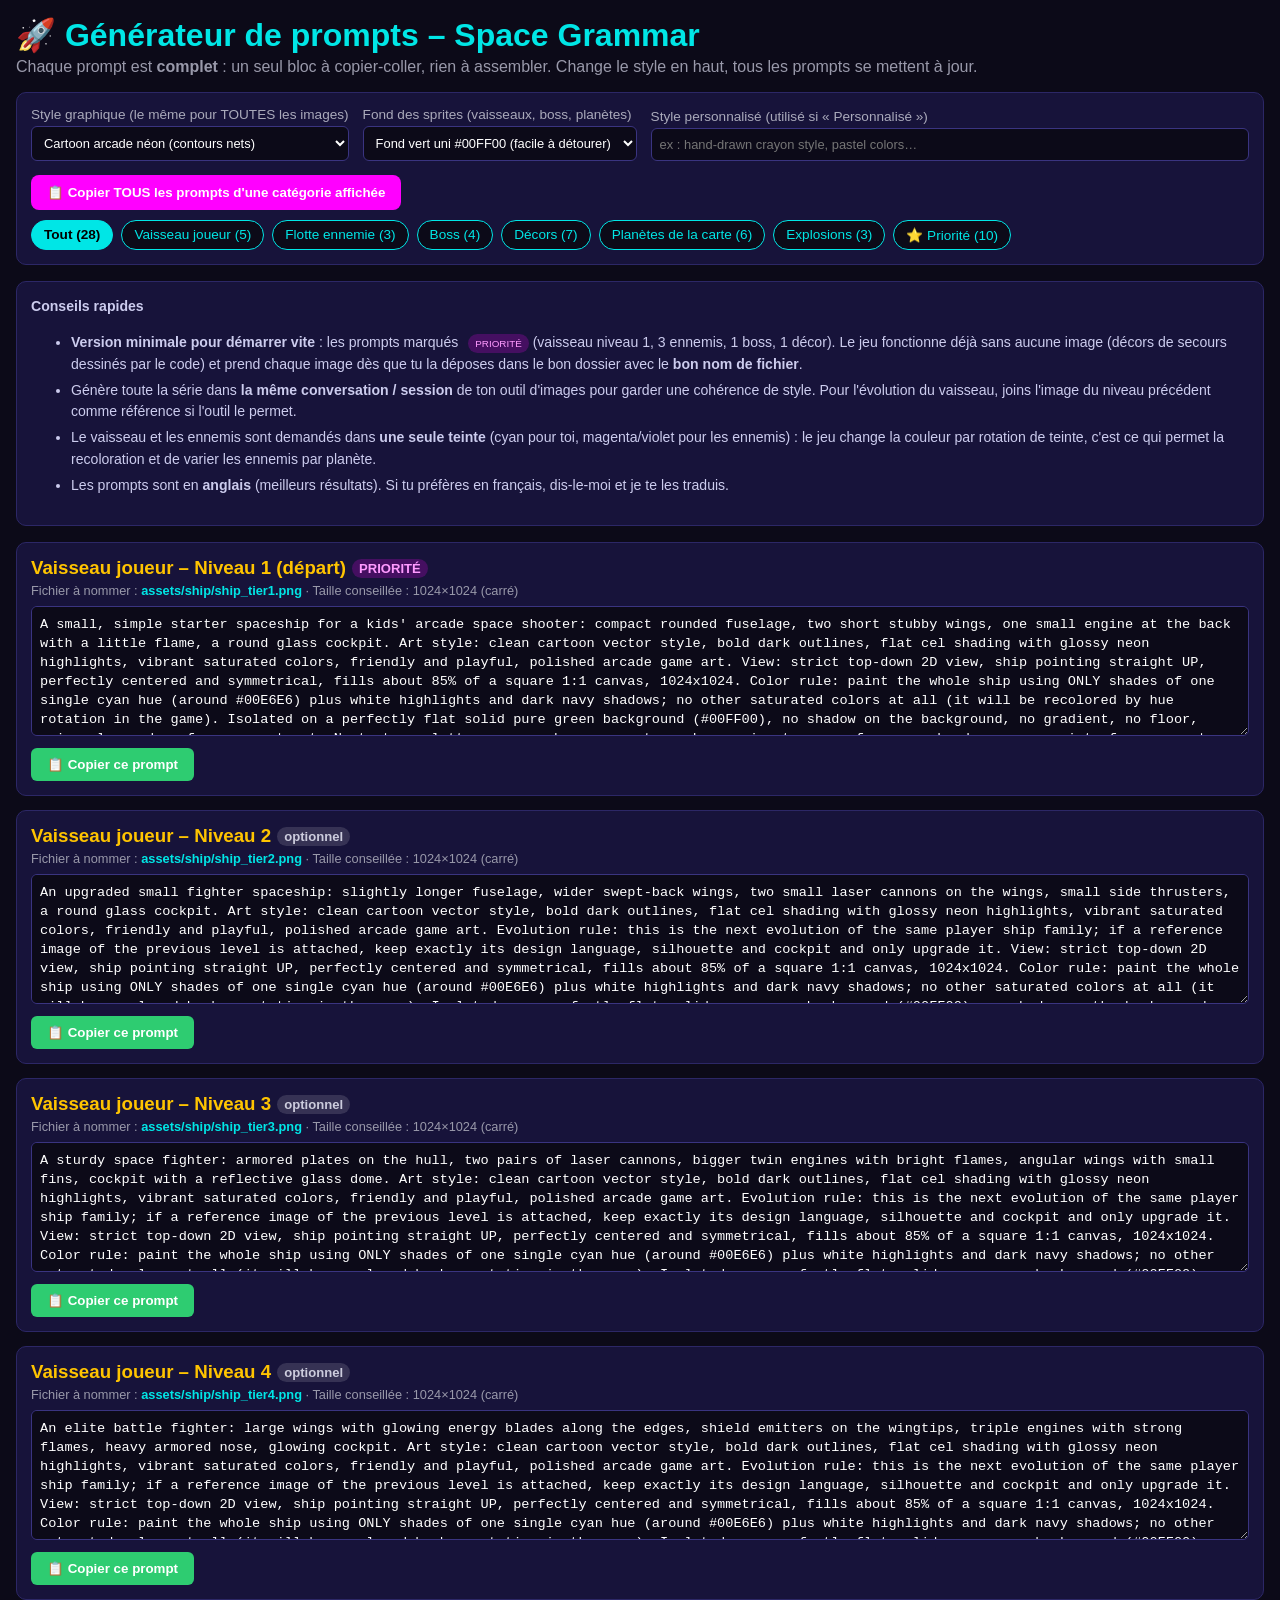
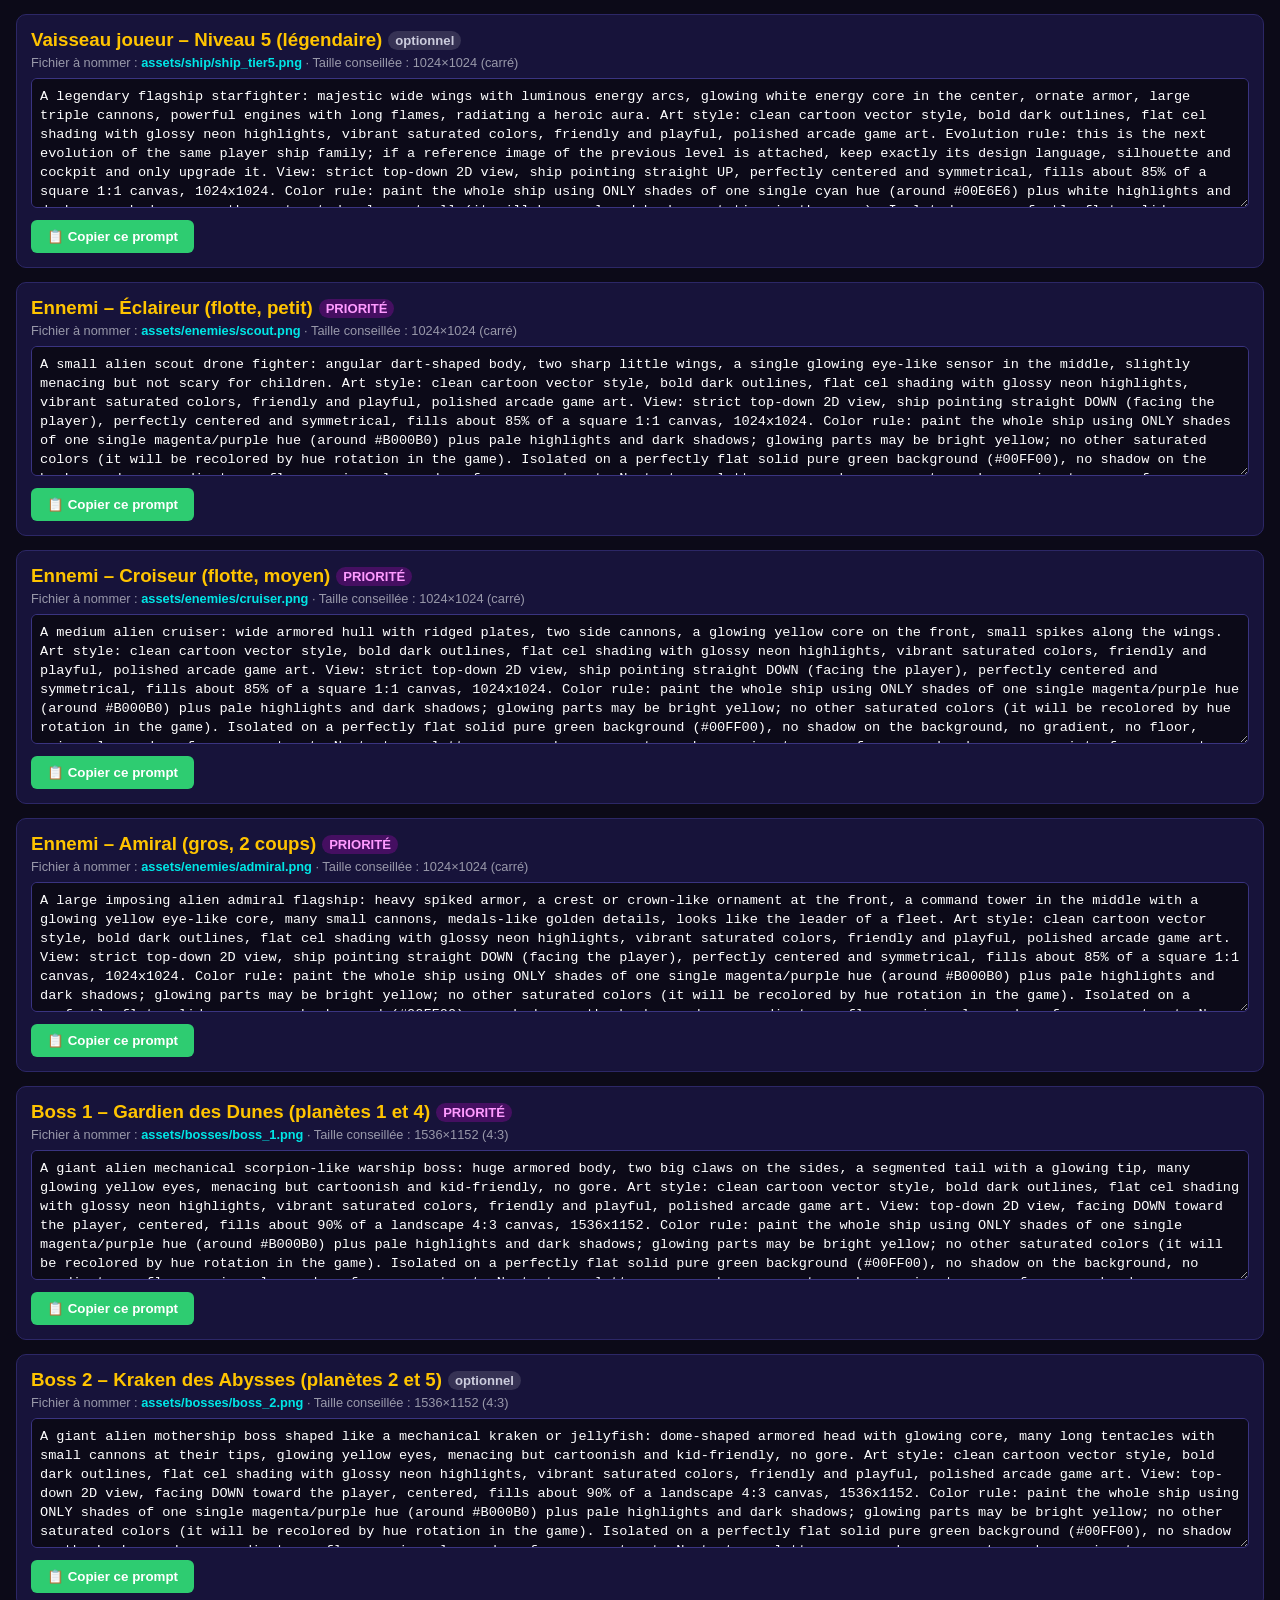
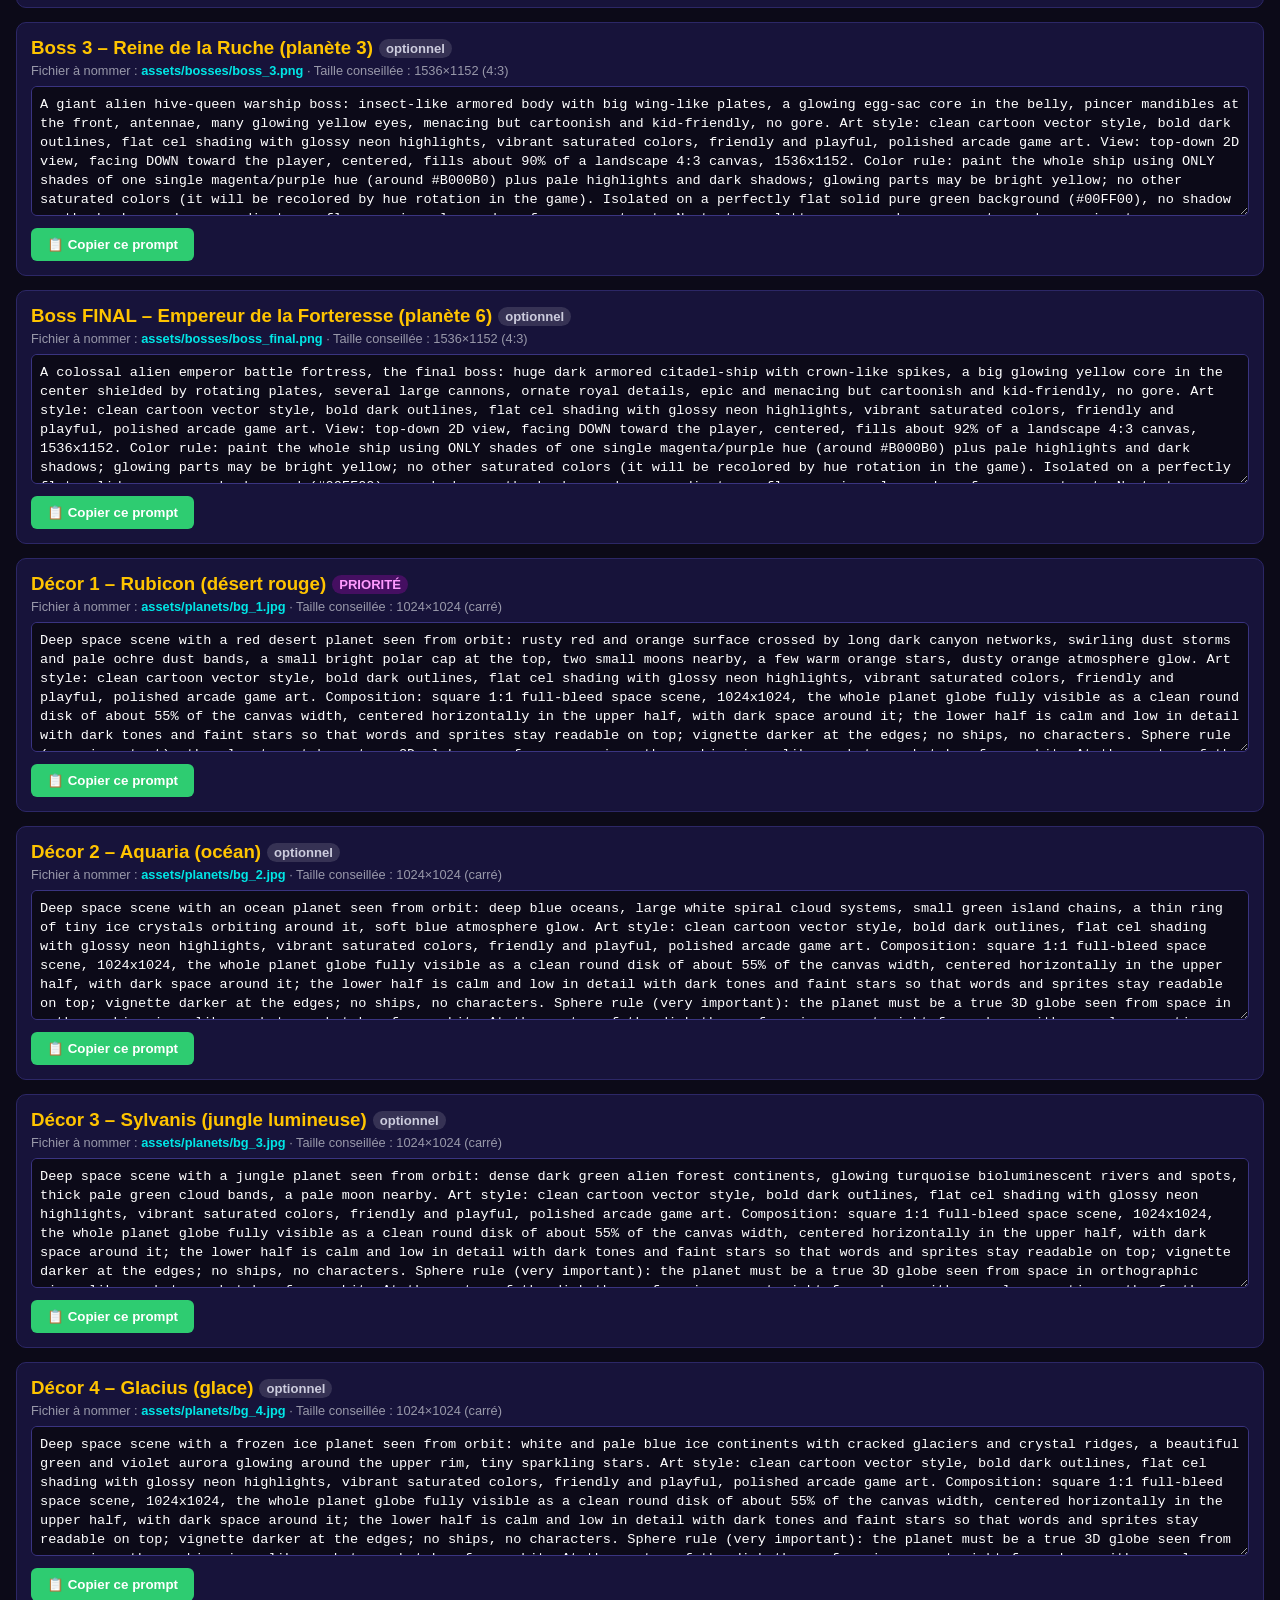
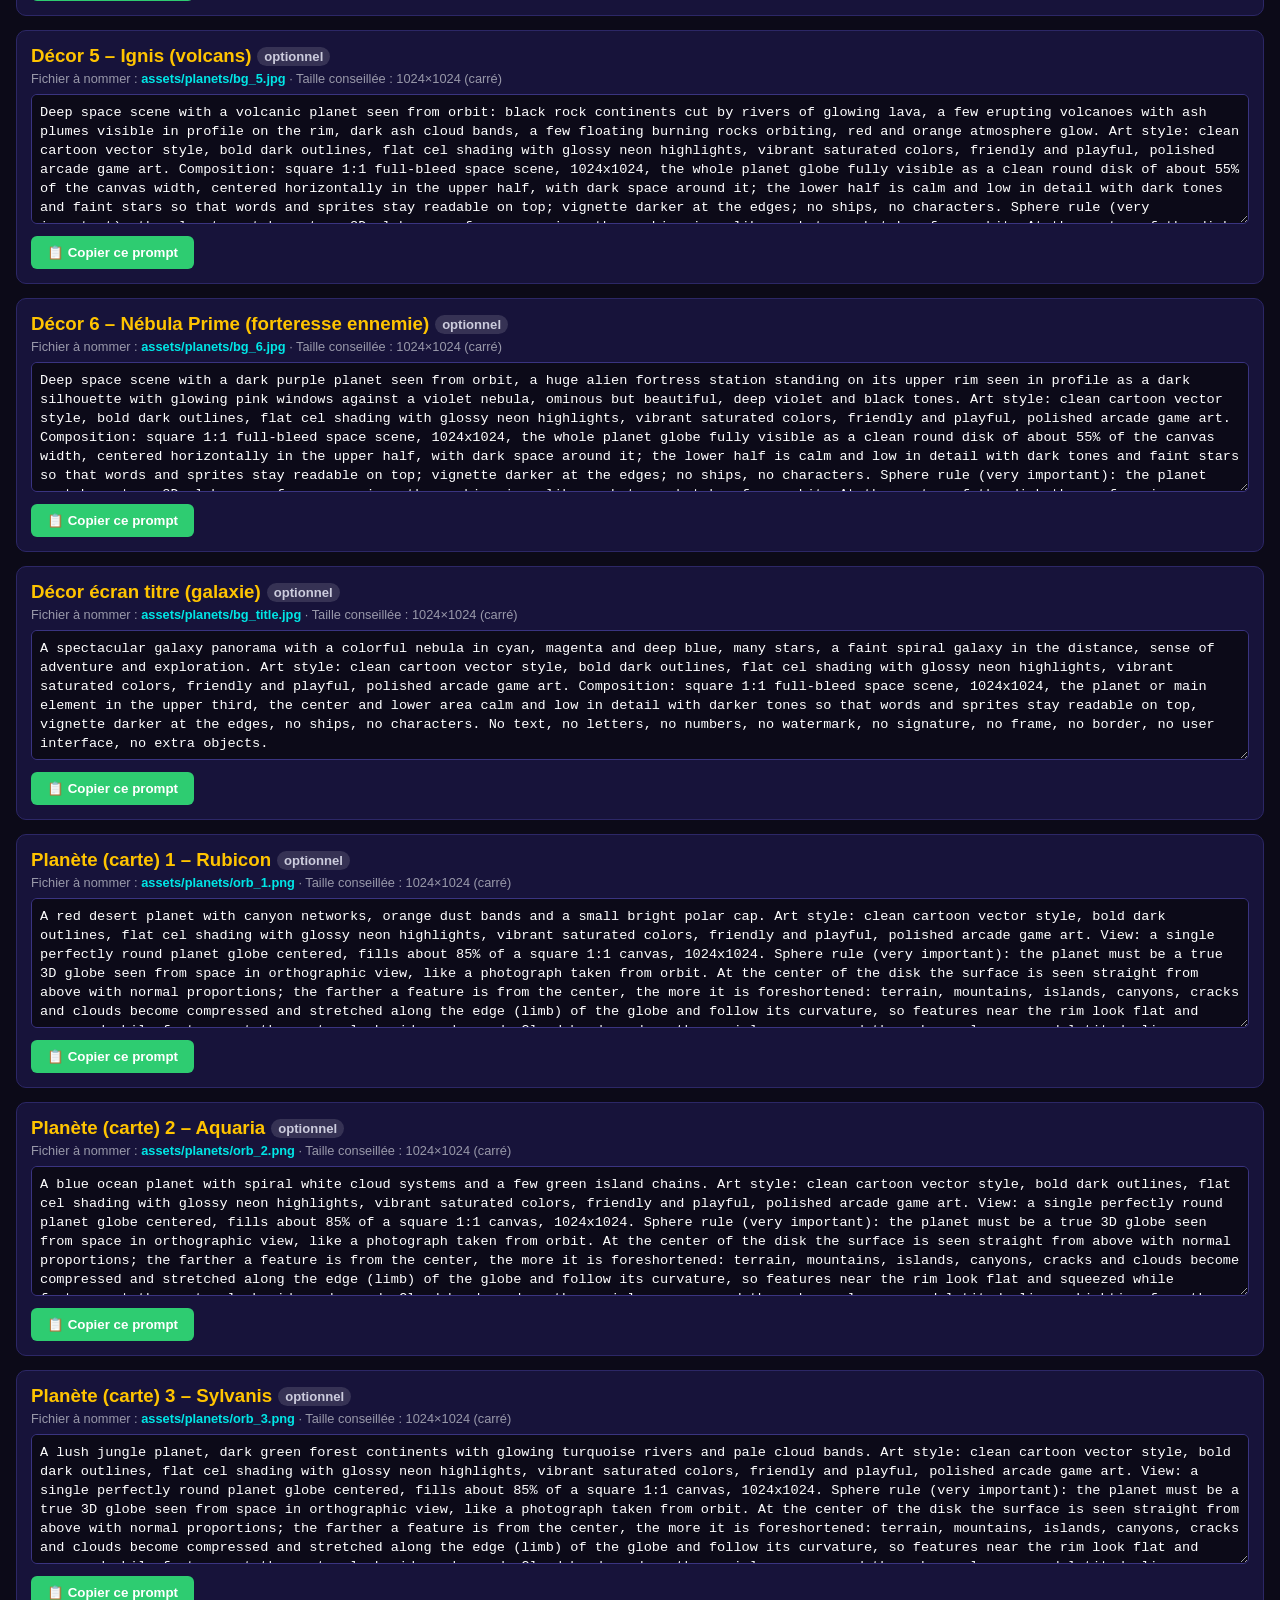
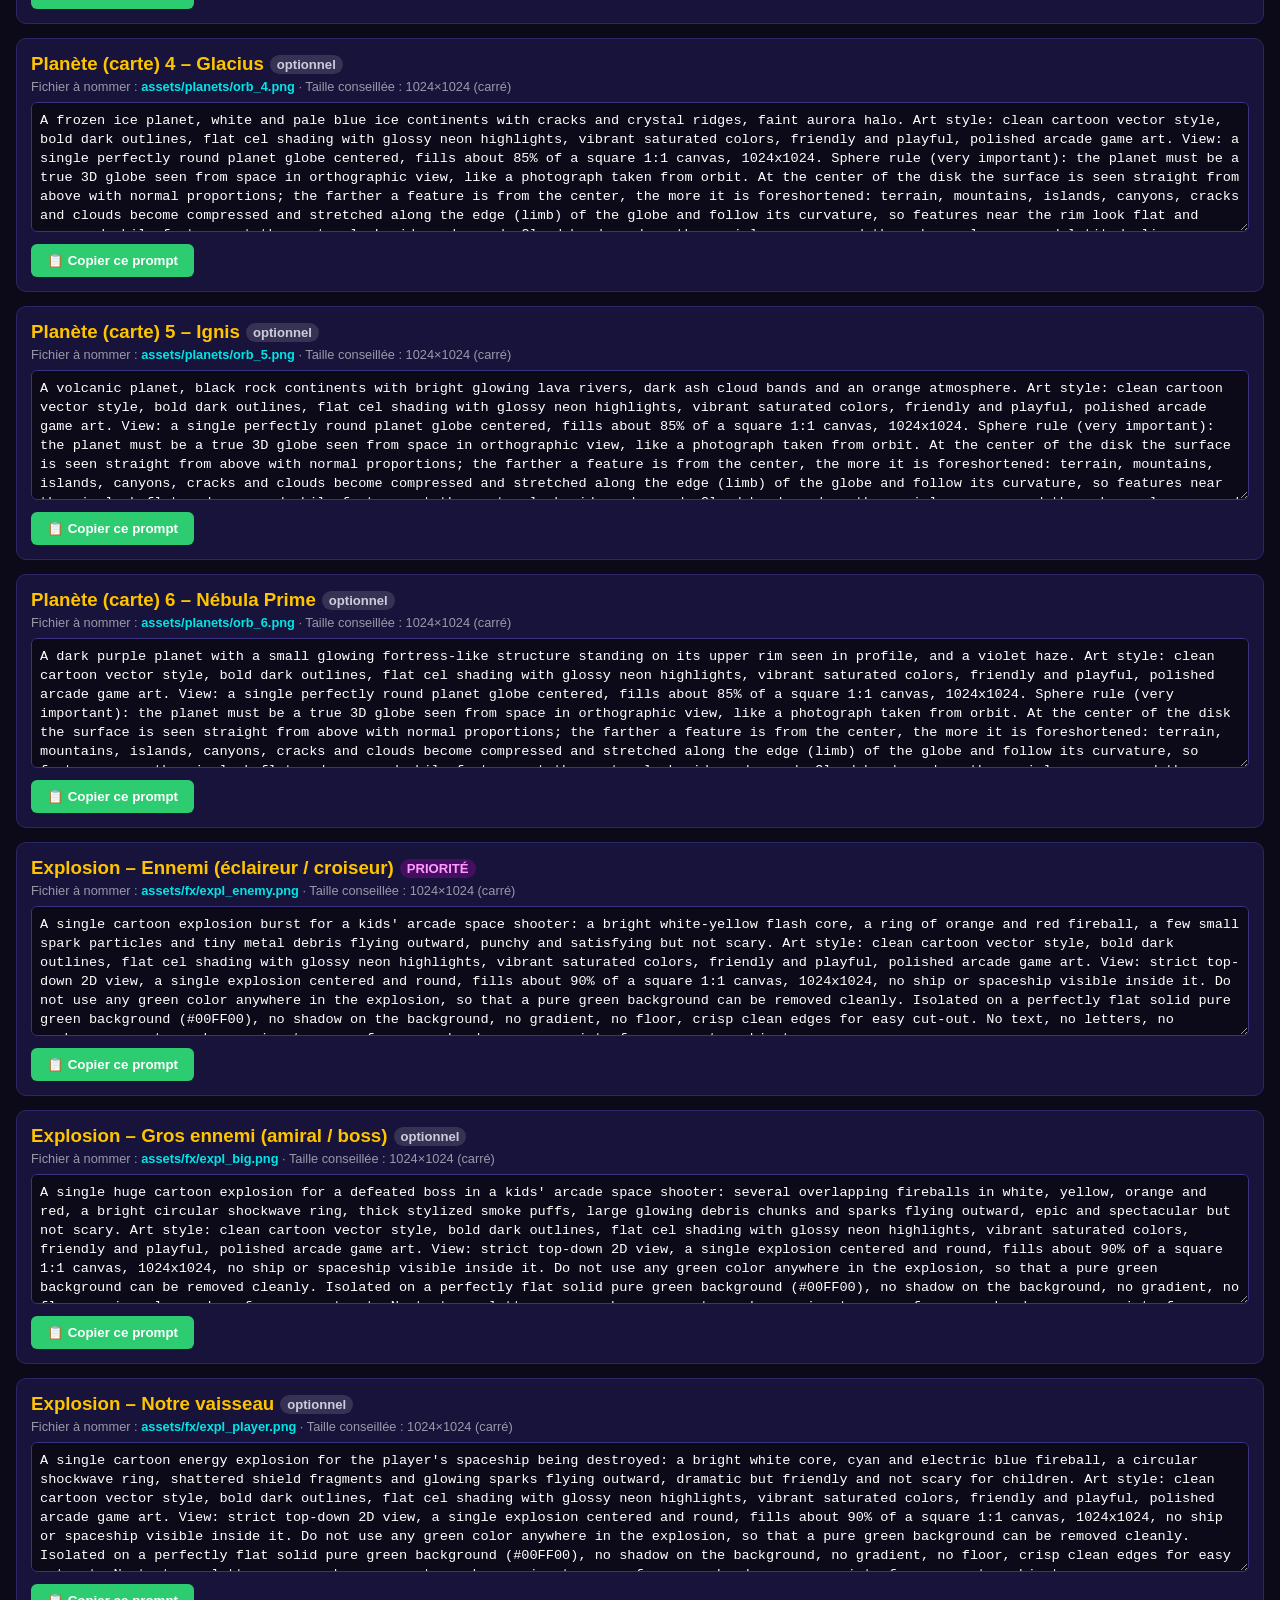
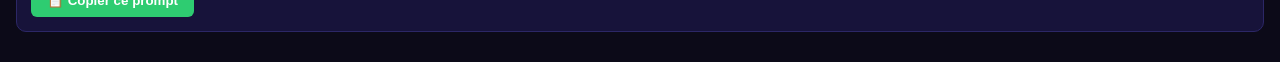
==== prompt-generator.html @ 74278b09 "Add files via upload" ====
<!DOCTYPE html>
<html lang="fr">
<head>
<meta charset="UTF-8">
<meta name="viewport" content="width=device-width, initial-scale=1.0">
<title>Générateur de prompts – Space Grammar</title>
<style>
  :root { --bg:#0c0a18; --card:#17133a; --main:#00e6e6; --acc:#ff00ff; --txt:#eef; }
  * { box-sizing:border-box; }
  body { margin:0; font-family:Arial,sans-serif; background:var(--bg); color:var(--txt); padding:16px; }
  h1 { color:var(--main); margin:0 0 4px; }
  .sub { color:#99a; margin-bottom:16px; }
  .panel { background:var(--card); border:1px solid #2c2766; border-radius:10px; padding:14px; margin-bottom:16px; }
  .row { display:flex; flex-wrap:wrap; gap:14px; align-items:flex-end; }
  label { display:flex; flex-direction:column; font-size:.85em; color:#aab; gap:4px; }
  select, input[type=text], textarea { background:#0c0a18; color:#fff; border:1px solid #3a3480; border-radius:6px; padding:8px; font-size:.95em; }
  textarea { width:100%; min-height:130px; resize:vertical; font-family:Consolas,monospace; font-size:.85em; line-height:1.4; }
  .chips { display:flex; flex-wrap:wrap; gap:8px; margin-top:10px; }
  .chip { background:#0c0a18; border:1px solid var(--main); color:var(--main); padding:6px 12px; border-radius:20px; cursor:pointer; font-size:.85em; }
  .chip.on { background:var(--main); color:#000; font-weight:bold; }
  .card { background:var(--card); border:1px solid #2c2766; border-radius:10px; padding:14px; margin-bottom:14px; }
  .card h3 { margin:0 0 4px; color:#ffc400; }
  .meta { font-size:.8em; color:#99a; margin-bottom:8px; }
  .meta b { color:var(--main); }
  .tag { display:inline-block; font-size:.7em; padding:2px 7px; border-radius:10px; margin-left:6px; vertical-align:middle; }
  .must { background:#ff00ff33; color:#ff9bff; } .opt { background:#ffffff22; color:#ccd; }
  button.copy { background:#2ecc71; color:#fff; border:none; border-radius:6px; padding:9px 16px; font-weight:bold; cursor:pointer; margin-top:8px; }
  button.copy.done { background:#ffc400; color:#000; }
  button.big { background:var(--acc); color:#fff; border:none; border-radius:8px; padding:10px 16px; font-weight:bold; cursor:pointer; }
  .tips { font-size:.88em; line-height:1.55; color:#cce; }
  .tips li { margin-bottom:4px; }
</style>
</head>
<body>
<h1>🚀 Générateur de prompts – Space Grammar</h1>
<div class="sub">Chaque prompt est <b>complet</b> : un seul bloc à copier-coller, rien à assembler. Change le style en haut, tous les prompts se mettent à jour.</div>

<div class="panel">
  <div class="row">
    <label>Style graphique (le même pour TOUTES les images)
      <select id="style">
        <option value="pixel">Pixel art 16 bits rétro</option>
        <option value="cartoon" selected>Cartoon arcade néon (contours nets)</option>
        <option value="mobile">Jeu mobile soft (dégradés, brillance)</option>
        <option value="custom">Personnalisé (champ ci-dessous)</option>
      </select>
    </label>
    <label>Fond des sprites (vaisseaux, boss, planètes)
      <select id="bgmode">
        <option value="green" selected>Fond vert uni #00FF00 (facile à détourer)</option>
        <option value="white">Fond blanc uni</option>
        <option value="transparent">Fond transparent (si l'outil sait)</option>
      </select>
    </label>
    <label style="flex:1;min-width:220px">Style personnalisé (utilisé si « Personnalisé »)
      <input type="text" id="customStyle" placeholder="ex : hand-drawn crayon style, pastel colors…">
    </label>
    <button class="big" id="copyAll">📋 Copier TOUS les prompts d'une catégorie affichée</button>
  </div>
  <div class="chips" id="chips"></div>
</div>

<div class="panel tips">
  <b>Conseils rapides</b>
  <ul>
    <li><b>Version minimale pour démarrer vite</b> : les prompts marqués <span class="tag must">PRIORITÉ</span> (vaisseau niveau 1, 3 ennemis, 1 boss, 1 décor). Le jeu fonctionne déjà sans aucune image (décors de secours dessinés par le code) et prend chaque image dès que tu la déposes dans le bon dossier avec le <b>bon nom de fichier</b>.</li>
    <li>Génère toute la série dans <b>la même conversation / session</b> de ton outil d'images pour garder une cohérence de style. Pour l'évolution du vaisseau, joins l'image du niveau précédent comme référence si l'outil le permet.</li>
    <li>Le vaisseau et les ennemis sont demandés dans <b>une seule teinte</b> (cyan pour toi, magenta/violet pour les ennemis) : le jeu change la couleur par rotation de teinte, c'est ce qui permet la recoloration et de varier les ennemis par planète.</li>
    <li>Les prompts sont en <b>anglais</b> (meilleurs résultats). Si tu préfères en français, dis-le-moi et je te les traduis.</li>
  </ul>
</div>

<div id="list"></div>

<script>
const STYLES = {
  pixel: "pixel art, 16-bit retro arcade game style, crisp visible pixels, limited color palette, clean 1-pixel outlines, no blur, no anti-aliasing smoothing",
  cartoon: "clean cartoon vector style, bold dark outlines, flat cel shading with glossy neon highlights, vibrant saturated colors, friendly and playful, polished arcade game art",
  mobile: "polished casual mobile game art, soft gradients, rounded shapes, gentle glow and shine, slightly painterly, friendly and colorful"
};
const BG = {
  green: "Isolated on a perfectly flat solid pure green background (#00FF00), no shadow on the background, no gradient, no floor, crisp clean edges for easy cut-out.",
  white: "Isolated on a perfectly flat solid pure white background, no shadow on the background, no gradient, no floor, crisp clean edges for easy cut-out.",
  transparent: "Isolated on a transparent background (PNG with alpha), no shadow on the background, crisp clean edges."
};
const NEG = "No text, no letters, no numbers, no watermark, no signature, no frame, no border, no user interface, no extra objects.";

const SHIP_COLOR = "Color rule: paint the whole ship using ONLY shades of one single cyan hue (around #00E6E6) plus white highlights and dark navy shadows; no other saturated colors at all (it will be recolored by hue rotation in the game).";
const ENEMY_COLOR = "Color rule: paint the whole ship using ONLY shades of one single magenta/purple hue (around #B000B0) plus pale highlights and dark shadows; glowing parts may be bright yellow; no other saturated colors (it will be recolored by hue rotation in the game).";
const SHIP_VIEW = "View: strict top-down 2D view, ship pointing straight UP, perfectly centered and symmetrical, fills about 85% of a square 1:1 canvas, 1024x1024.";
const ENEMY_VIEW = "View: strict top-down 2D view, ship pointing straight DOWN (facing the player), perfectly centered and symmetrical, fills about 85% of a square 1:1 canvas, 1024x1024.";
const EVOL = "Evolution rule: this is the next evolution of the same player ship family; if a reference image of the previous level is attached, keep exactly its design language, silhouette and cockpit and only upgrade it.";
const SPHERE = "Sphere rule (very important): the planet must be a true 3D globe seen from space in orthographic view, like a photograph taken from orbit. At the center of the disk the surface is seen straight from above with normal proportions; the farther a feature is from the center, the more it is foreshortened: terrain, mountains, islands, canyons, cracks and clouds become compressed and stretched along the edge (limb) of the globe and follow its curvature, so features near the rim look flat and squeezed while features at the center look wide and round. Cloud bands and weather swirls wrap around the sphere along curved latitude lines. Lighting from the upper left with a soft shadow side (terminator) darkening toward the lower right, a slightly darker limb, and a thin bright atmosphere glow along the rim. Do NOT draw a flat top-down map, an isometric landscape, a ground-level horizon, cliffs seen from the side, or a flat texture simply cropped into a circle.";
const PLANETVIEW = "Composition: square 1:1 full-bleed space scene, 1024x1024, the whole planet globe fully visible as a clean round disk of about 55% of the canvas width, centered horizontally in the upper half, with dark space around it; the lower half is calm and low in detail with dark tones and faint stars so that words and sprites stay readable on top; vignette darker at the edges; no ships, no characters. " + SPHERE;
const BGVIEW = "Composition: square 1:1 full-bleed space scene, 1024x1024, the planet or main element in the upper third, the center and lower area calm and low in detail with darker tones so that words and sprites stay readable on top, vignette darker at the edges, no ships, no characters.";
const ORBVIEW = "View: a single perfectly round planet globe centered, fills about 85% of a square 1:1 canvas, 1024x1024. " + SPHERE;

const FXVIEW = "View: strict top-down 2D view, a single explosion centered and round, fills about 90% of a square 1:1 canvas, 1024x1024, no ship or spaceship visible inside it. Do not use any green color anywhere in the explosion, so that a pure green background can be removed cleanly.";

// cat: ship | enemy | boss | bg | orb | fx
const ITEMS = [
 {cat:"ship", file:"assets/ship/ship_tier1.png", must:true, label:"Vaisseau joueur – Niveau 1 (départ)",
  subj:"A small, simple starter spaceship for a kids' arcade space shooter: compact rounded fuselage, two short stubby wings, one small engine at the back with a little flame, a round glass cockpit.", extra:SHIP_VIEW+" "+SHIP_COLOR},
 {cat:"ship", file:"assets/ship/ship_tier2.png", label:"Vaisseau joueur – Niveau 2",
  subj:"An upgraded small fighter spaceship: slightly longer fuselage, wider swept-back wings, two small laser cannons on the wings, small side thrusters, a round glass cockpit.", extra:EVOL+" "+SHIP_VIEW+" "+SHIP_COLOR},
 {cat:"ship", file:"assets/ship/ship_tier3.png", label:"Vaisseau joueur – Niveau 3",
  subj:"A sturdy space fighter: armored plates on the hull, two pairs of laser cannons, bigger twin engines with bright flames, angular wings with small fins, cockpit with a reflective glass dome.", extra:EVOL+" "+SHIP_VIEW+" "+SHIP_COLOR},
 {cat:"ship", file:"assets/ship/ship_tier4.png", label:"Vaisseau joueur – Niveau 4",
  subj:"An elite battle fighter: large wings with glowing energy blades along the edges, shield emitters on the wingtips, triple engines with strong flames, heavy armored nose, glowing cockpit.", extra:EVOL+" "+SHIP_VIEW+" "+SHIP_COLOR},
 {cat:"ship", file:"assets/ship/ship_tier5.png", label:"Vaisseau joueur – Niveau 5 (légendaire)",
  subj:"A legendary flagship starfighter: majestic wide wings with luminous energy arcs, glowing white energy core in the center, ornate armor, large triple cannons, powerful engines with long flames, radiating a heroic aura.", extra:EVOL+" "+SHIP_VIEW+" "+SHIP_COLOR},

 {cat:"enemy", file:"assets/enemies/scout.png", must:true, label:"Ennemi – Éclaireur (flotte, petit)",
  subj:"A small alien scout drone fighter: angular dart-shaped body, two sharp little wings, a single glowing eye-like sensor in the middle, slightly menacing but not scary for children.", extra:ENEMY_VIEW+" "+ENEMY_COLOR},
 {cat:"enemy", file:"assets/enemies/cruiser.png", must:true, label:"Ennemi – Croiseur (flotte, moyen)",
  subj:"A medium alien cruiser: wide armored hull with ridged plates, two side cannons, a glowing yellow core on the front, small spikes along the wings.", extra:ENEMY_VIEW+" "+ENEMY_COLOR},
 {cat:"enemy", file:"assets/enemies/admiral.png", must:true, label:"Ennemi – Amiral (gros, 2 coups)",
  subj:"A large imposing alien admiral flagship: heavy spiked armor, a crest or crown-like ornament at the front, a command tower in the middle with a glowing yellow eye-like core, many small cannons, medals-like golden details, looks like the leader of a fleet.", extra:ENEMY_VIEW+" "+ENEMY_COLOR},

 {cat:"boss", file:"assets/bosses/boss_1.png", must:true, label:"Boss 1 – Gardien des Dunes (planètes 1 et 4)",
  subj:"A giant alien mechanical scorpion-like warship boss: huge armored body, two big claws on the sides, a segmented tail with a glowing tip, many glowing yellow eyes, menacing but cartoonish and kid-friendly, no gore.", extra:"View: top-down 2D view, facing DOWN toward the player, centered, fills about 90% of a landscape 4:3 canvas, 1536x1152. "+ENEMY_COLOR},
 {cat:"boss", file:"assets/bosses/boss_2.png", label:"Boss 2 – Kraken des Abysses (planètes 2 et 5)",
  subj:"A giant alien mothership boss shaped like a mechanical kraken or jellyfish: dome-shaped armored head with glowing core, many long tentacles with small cannons at their tips, glowing yellow eyes, menacing but cartoonish and kid-friendly, no gore.", extra:"View: top-down 2D view, facing DOWN toward the player, centered, fills about 90% of a landscape 4:3 canvas, 1536x1152. "+ENEMY_COLOR},
 {cat:"boss", file:"assets/bosses/boss_3.png", label:"Boss 3 – Reine de la Ruche (planète 3)",
  subj:"A giant alien hive-queen warship boss: insect-like armored body with big wing-like plates, a glowing egg-sac core in the belly, pincer mandibles at the front, antennae, many glowing yellow eyes, menacing but cartoonish and kid-friendly, no gore.", extra:"View: top-down 2D view, facing DOWN toward the player, centered, fills about 90% of a landscape 4:3 canvas, 1536x1152. "+ENEMY_COLOR},
 {cat:"boss", file:"assets/bosses/boss_final.png", label:"Boss FINAL – Empereur de la Forteresse (planète 6)",
  subj:"A colossal alien emperor battle fortress, the final boss: huge dark armored citadel-ship with crown-like spikes, a big glowing yellow core in the center shielded by rotating plates, several large cannons, ornate royal details, epic and menacing but cartoonish and kid-friendly, no gore.", extra:"View: top-down 2D view, facing DOWN toward the player, centered, fills about 92% of a landscape 4:3 canvas, 1536x1152. "+ENEMY_COLOR},

 {cat:"bg", file:"assets/planets/bg_1.jpg", must:true, bgFull:true, label:"Décor 1 – Rubicon (désert rouge)",
  subj:"Deep space scene with a red desert planet seen from orbit: rusty red and orange surface crossed by long dark canyon networks, swirling dust storms and pale ochre dust bands, a small bright polar cap at the top, two small moons nearby, a few warm orange stars, dusty orange atmosphere glow.", extra:PLANETVIEW},
 {cat:"bg", file:"assets/planets/bg_2.jpg", bgFull:true, label:"Décor 2 – Aquaria (océan)",
  subj:"Deep space scene with an ocean planet seen from orbit: deep blue oceans, large white spiral cloud systems, small green island chains, a thin ring of tiny ice crystals orbiting around it, soft blue atmosphere glow.", extra:PLANETVIEW},
 {cat:"bg", file:"assets/planets/bg_3.jpg", bgFull:true, label:"Décor 3 – Sylvanis (jungle lumineuse)",
  subj:"Deep space scene with a jungle planet seen from orbit: dense dark green alien forest continents, glowing turquoise bioluminescent rivers and spots, thick pale green cloud bands, a pale moon nearby.", extra:PLANETVIEW},
 {cat:"bg", file:"assets/planets/bg_4.jpg", bgFull:true, label:"Décor 4 – Glacius (glace)",
  subj:"Deep space scene with a frozen ice planet seen from orbit: white and pale blue ice continents with cracked glaciers and crystal ridges, a beautiful green and violet aurora glowing around the upper rim, tiny sparkling stars.", extra:PLANETVIEW},
 {cat:"bg", file:"assets/planets/bg_5.jpg", bgFull:true, label:"Décor 5 – Ignis (volcans)",
  subj:"Deep space scene with a volcanic planet seen from orbit: black rock continents cut by rivers of glowing lava, a few erupting volcanoes with ash plumes visible in profile on the rim, dark ash cloud bands, a few floating burning rocks orbiting, red and orange atmosphere glow.", extra:PLANETVIEW},
 {cat:"bg", file:"assets/planets/bg_6.jpg", bgFull:true, label:"Décor 6 – Nébula Prime (forteresse ennemie)",
  subj:"Deep space scene with a dark purple planet seen from orbit, a huge alien fortress station standing on its upper rim seen in profile as a dark silhouette with glowing pink windows against a violet nebula, ominous but beautiful, deep violet and black tones.", extra:PLANETVIEW},
 {cat:"bg", file:"assets/planets/bg_title.jpg", bgFull:true, label:"Décor écran titre (galaxie)",
  subj:"A spectacular galaxy panorama with a colorful nebula in cyan, magenta and deep blue, many stars, a faint spiral galaxy in the distance, sense of adventure and exploration.", extra:BGVIEW},

 {cat:"orb", file:"assets/planets/orb_1.png", label:"Planète (carte) 1 – Rubicon",
  subj:"A red desert planet with canyon networks, orange dust bands and a small bright polar cap.", extra:ORBVIEW},
 {cat:"orb", file:"assets/planets/orb_2.png", label:"Planète (carte) 2 – Aquaria",
  subj:"A blue ocean planet with spiral white cloud systems and a few green island chains.", extra:ORBVIEW},
 {cat:"orb", file:"assets/planets/orb_3.png", label:"Planète (carte) 3 – Sylvanis",
  subj:"A lush jungle planet, dark green forest continents with glowing turquoise rivers and pale cloud bands.", extra:ORBVIEW},
 {cat:"orb", file:"assets/planets/orb_4.png", label:"Planète (carte) 4 – Glacius",
  subj:"A frozen ice planet, white and pale blue ice continents with cracks and crystal ridges, faint aurora halo.", extra:ORBVIEW},
 {cat:"orb", file:"assets/planets/orb_5.png", label:"Planète (carte) 5 – Ignis",
  subj:"A volcanic planet, black rock continents with bright glowing lava rivers, dark ash cloud bands and an orange atmosphere.", extra:ORBVIEW},
 {cat:"orb", file:"assets/planets/orb_6.png", label:"Planète (carte) 6 – Nébula Prime",
  subj:"A dark purple planet with a small glowing fortress-like structure standing on its upper rim seen in profile, and a violet haze.", extra:ORBVIEW},

 {cat:"fx", file:"assets/fx/expl_enemy.png", must:true, label:"Explosion – Ennemi (éclaireur / croiseur)",
  subj:"A single cartoon explosion burst for a kids' arcade space shooter: a bright white-yellow flash core, a ring of orange and red fireball, a few small spark particles and tiny metal debris flying outward, punchy and satisfying but not scary.", extra:FXVIEW},
 {cat:"fx", file:"assets/fx/expl_big.png", label:"Explosion – Gros ennemi (amiral / boss)",
  subj:"A single huge cartoon explosion for a defeated boss in a kids' arcade space shooter: several overlapping fireballs in white, yellow, orange and red, a bright circular shockwave ring, thick stylized smoke puffs, large glowing debris chunks and sparks flying outward, epic and spectacular but not scary.", extra:FXVIEW},
 {cat:"fx", file:"assets/fx/expl_player.png", label:"Explosion – Notre vaisseau",
  subj:"A single cartoon energy explosion for the player's spaceship being destroyed: a bright white core, cyan and electric blue fireball, a circular shockwave ring, shattered shield fragments and glowing sparks flying outward, dramatic but friendly and not scary for children.", extra:FXVIEW}
];

const CATS = {all:"Tout (28)", ship:"Vaisseau joueur (5)", enemy:"Flotte ennemie (3)", boss:"Boss (4)", bg:"Décors (7)", orb:"Planètes de la carte (6)", fx:"Explosions (3)", must:"⭐ Priorité (10)"};
let currentCat = "all";

function buildPrompt(it){
  const sel = document.getElementById('style').value;
  const style = sel==='custom' ? (document.getElementById('customStyle').value.trim() || STYLES.cartoon) : STYLES[sel];
  const bgmode = document.getElementById('bgmode').value;
  const parts = [it.subj, "Art style: " + style + ".", it.extra];
  if (!it.bgFull) parts.push(BG[bgmode]);
  parts.push(NEG);
  return parts.join(" ");
}

function visibleItems(){
  return ITEMS.filter(it => currentCat==='all' || (currentCat==='must' ? it.must : it.cat===currentCat));
}

function render(){
  const chips = document.getElementById('chips');
  chips.innerHTML = '';
  Object.entries(CATS).forEach(([k,v]) => {
    const c = document.createElement('div');
    c.className = 'chip' + (k===currentCat?' on':'');
    c.textContent = v;
    c.onclick = () => { currentCat = k; render(); };
    chips.appendChild(c);
  });
  const list = document.getElementById('list');
  list.innerHTML = '';
  visibleItems().forEach((it, i) => {
    const size = it.cat==='boss' ? '1536×1152 (4:3)' : '1024×1024 (carré)';
    const card = document.createElement('div');
    card.className = 'card';
    card.innerHTML = `<h3>${it.label}<span class="tag ${it.must?'must':'opt'}">${it.must?'PRIORITÉ':'optionnel'}</span></h3>
      <div class="meta">Fichier à nommer : <b>${it.file}</b> · Taille conseillée : ${size}</div>
      <textarea readonly></textarea>
      <button class="copy">📋 Copier ce prompt</button>`;
    const ta = card.querySelector('textarea');
    ta.value = buildPrompt(it);
    const btn = card.querySelector('button');
    btn.onclick = () => copy(ta.value, btn, '📋 Copier ce prompt');
    list.appendChild(card);
  });
}

function copy(text, btn, label){
  const done = () => { btn.textContent = '✅ Copié !'; btn.classList.add('done'); setTimeout(()=>{btn.textContent=label; btn.classList.remove('done');},1400); };
  if (navigator.clipboard && navigator.clipboard.writeText) navigator.clipboard.writeText(text).then(done).catch(()=>fallback(text,done));
  else fallback(text,done);
}
function fallback(text, cb){
  const t = document.createElement('textarea'); t.value = text; document.body.appendChild(t); t.select();
  try { document.execCommand('copy'); } catch(e){}
  t.remove(); cb();
}

document.getElementById('style').onchange = render;
document.getElementById('bgmode').onchange = render;
document.getElementById('customStyle').oninput = render;
document.getElementById('copyAll').onclick = function(){
  const txt = visibleItems().map(it => `### ${it.label} → ${it.file}\n${buildPrompt(it)}`).join('\n\n');
  copy(txt, this, '📋 Copier TOUS les prompts d\'une catégorie affichée');
};
render();
</script>
</body>
</html>
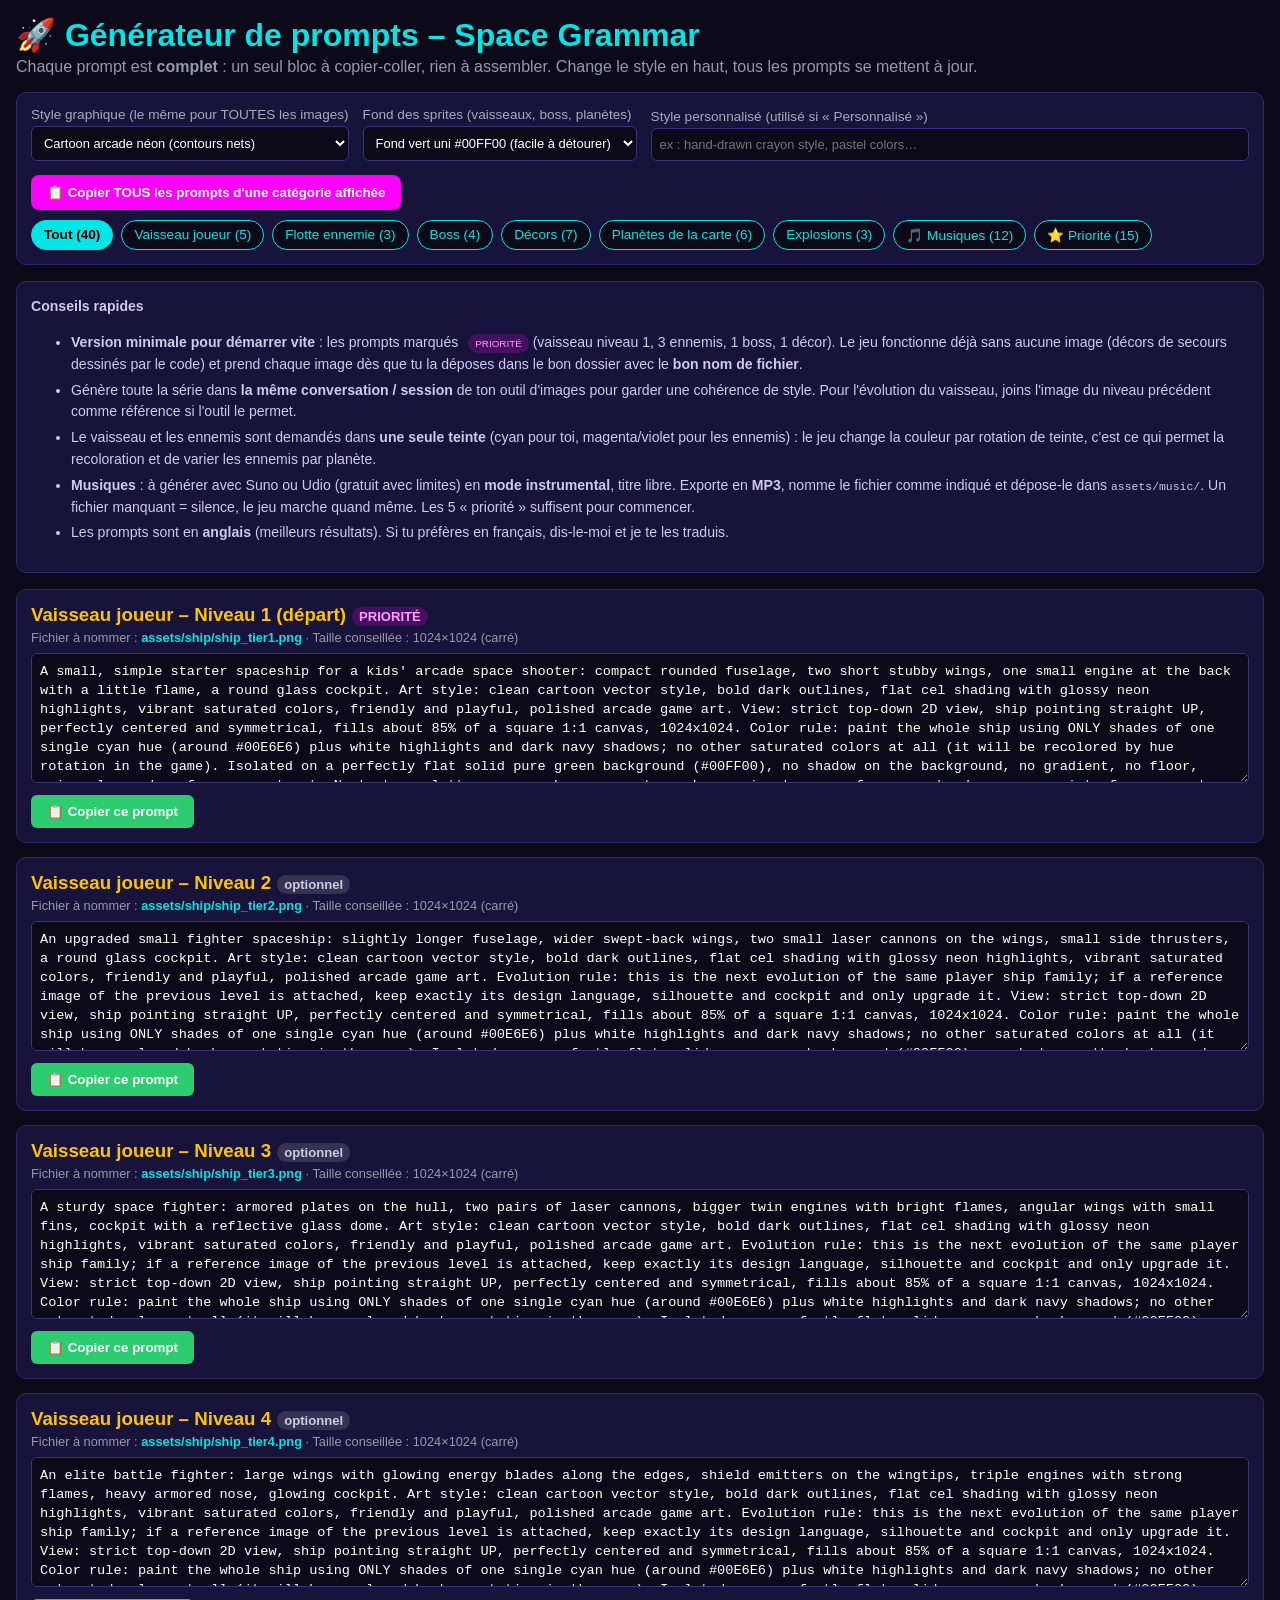
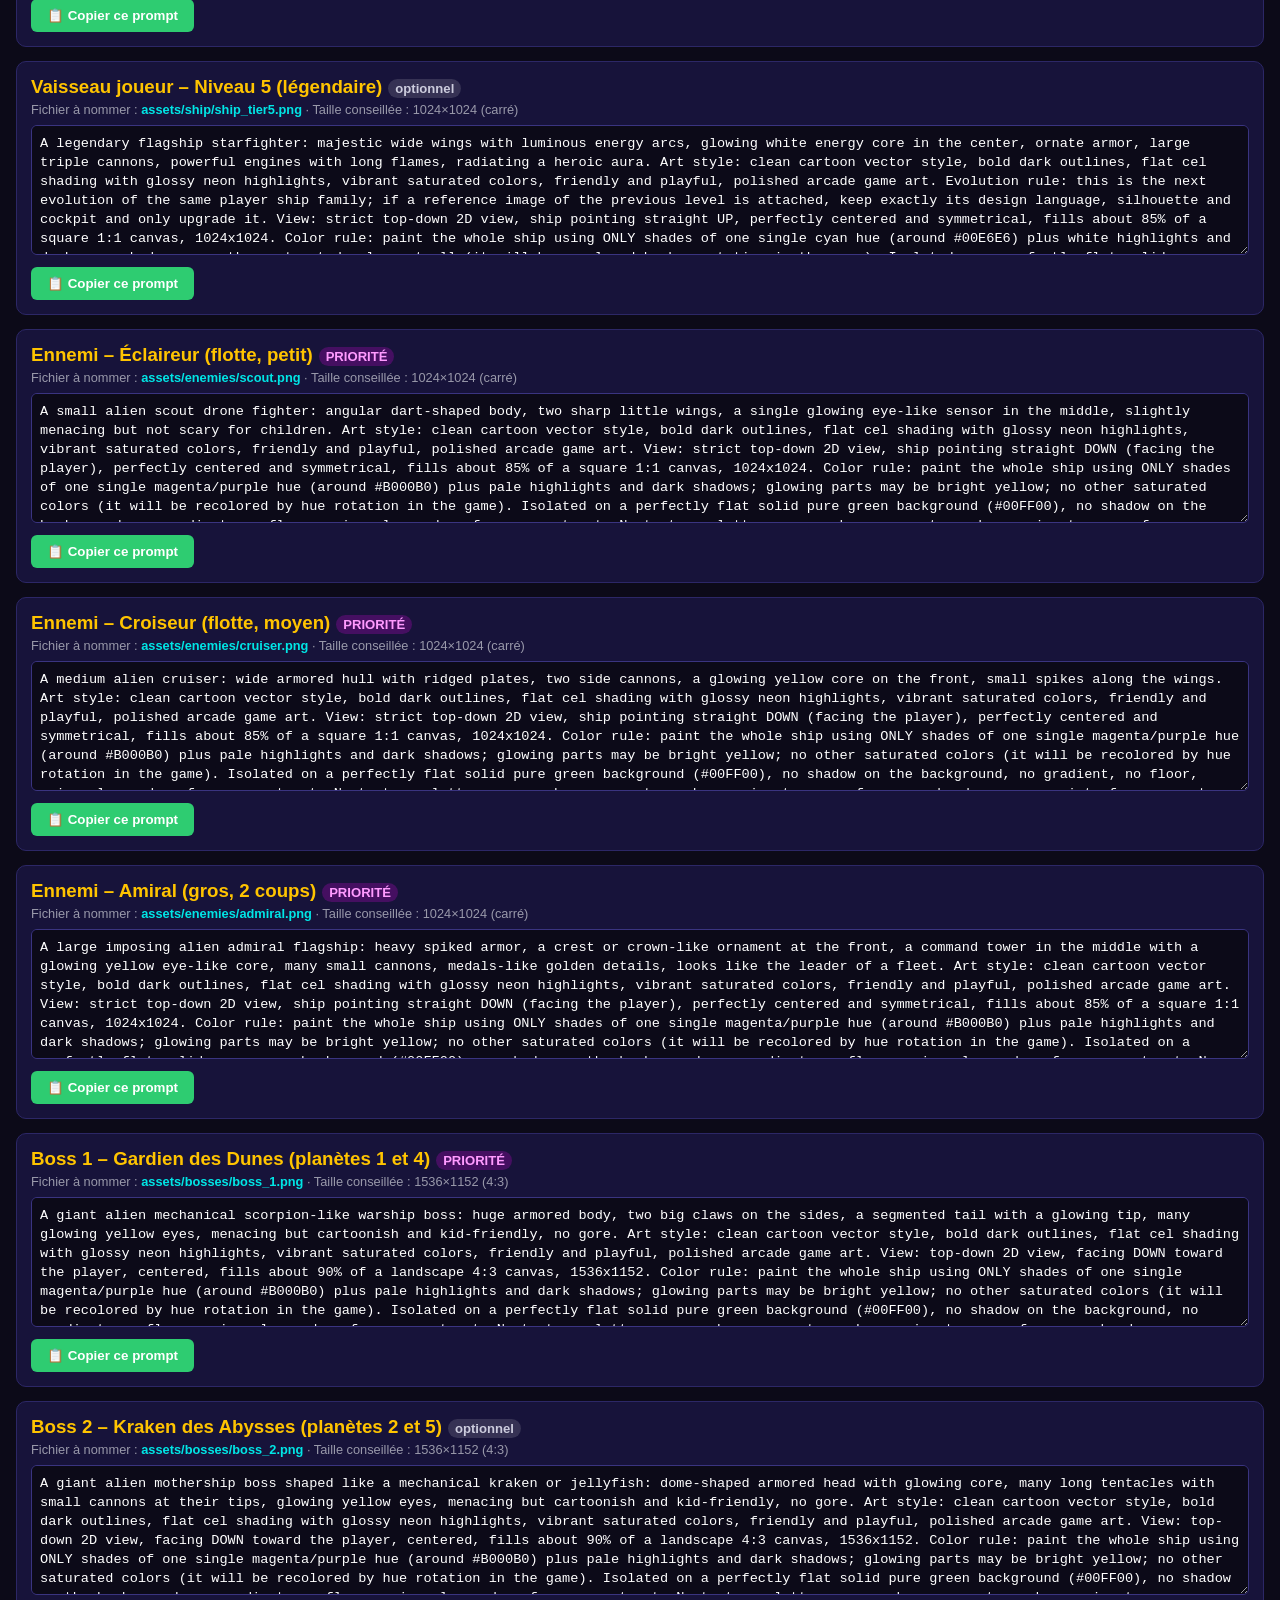
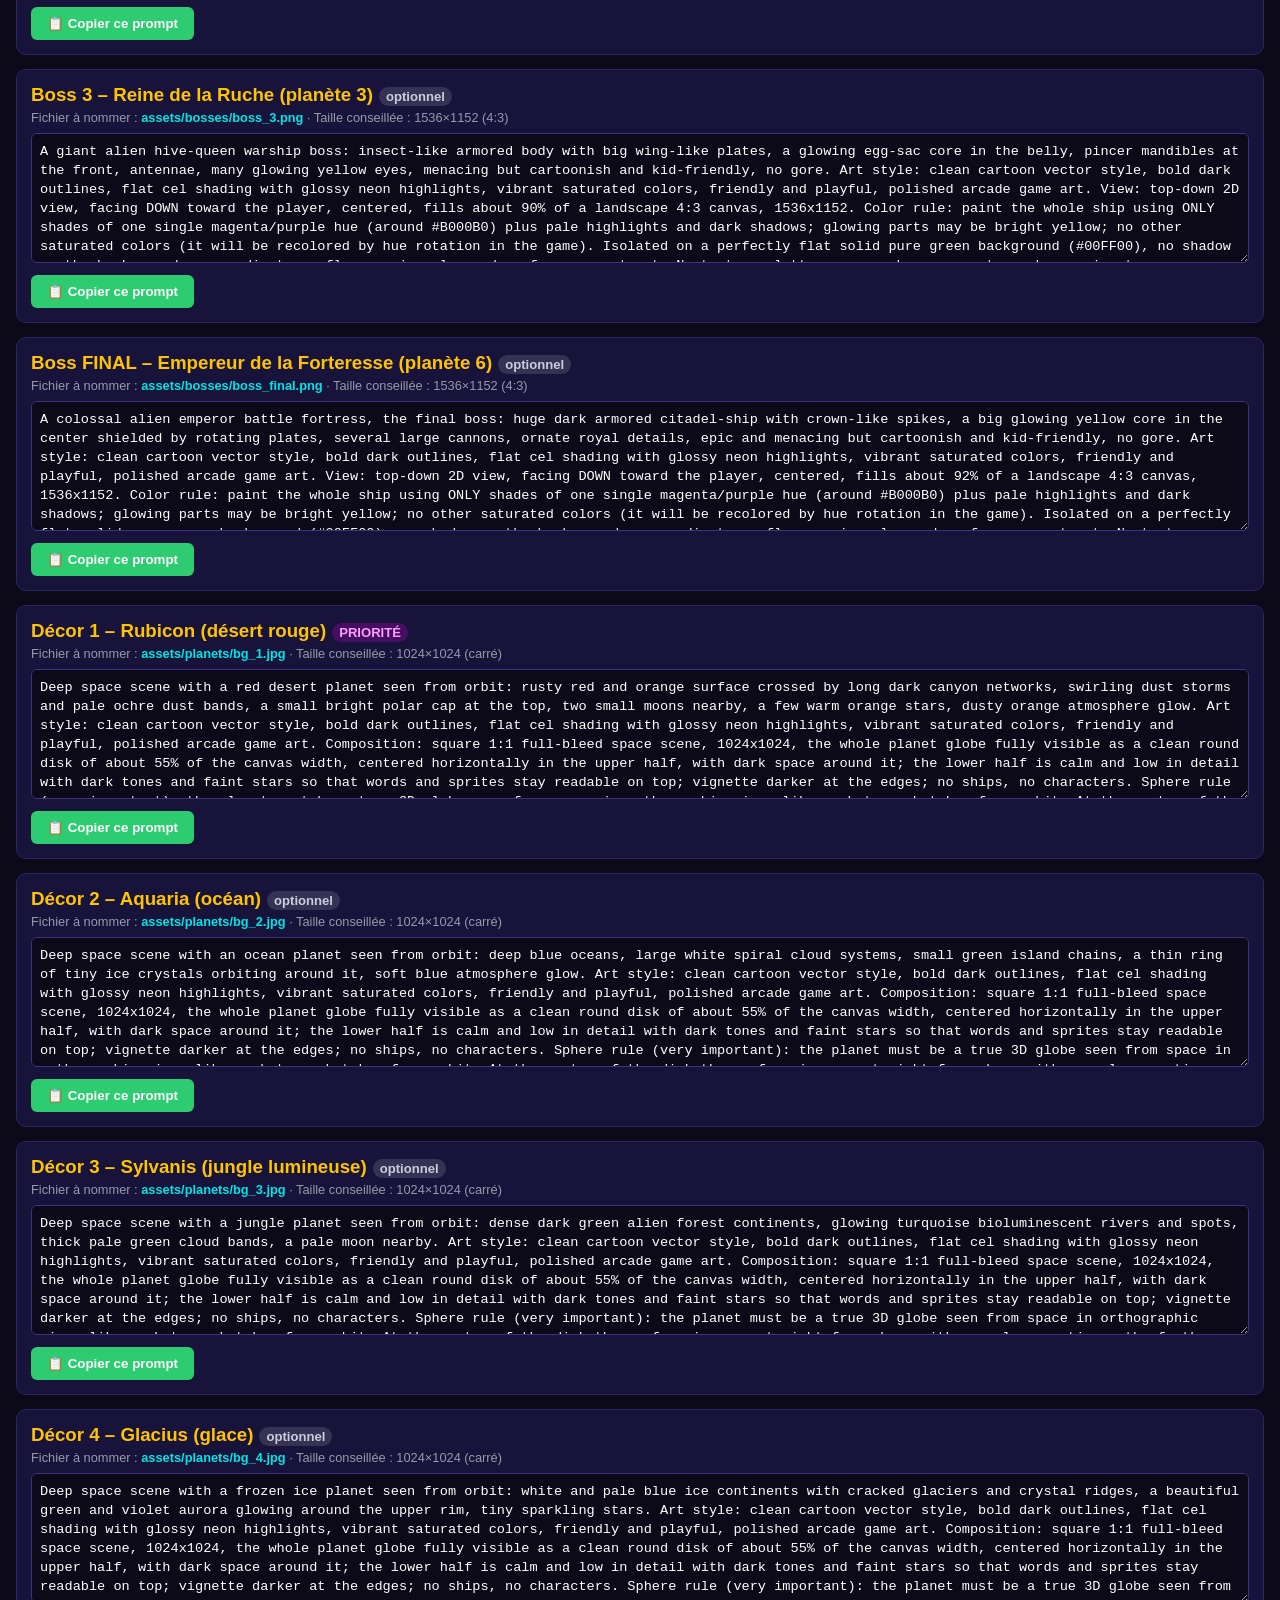
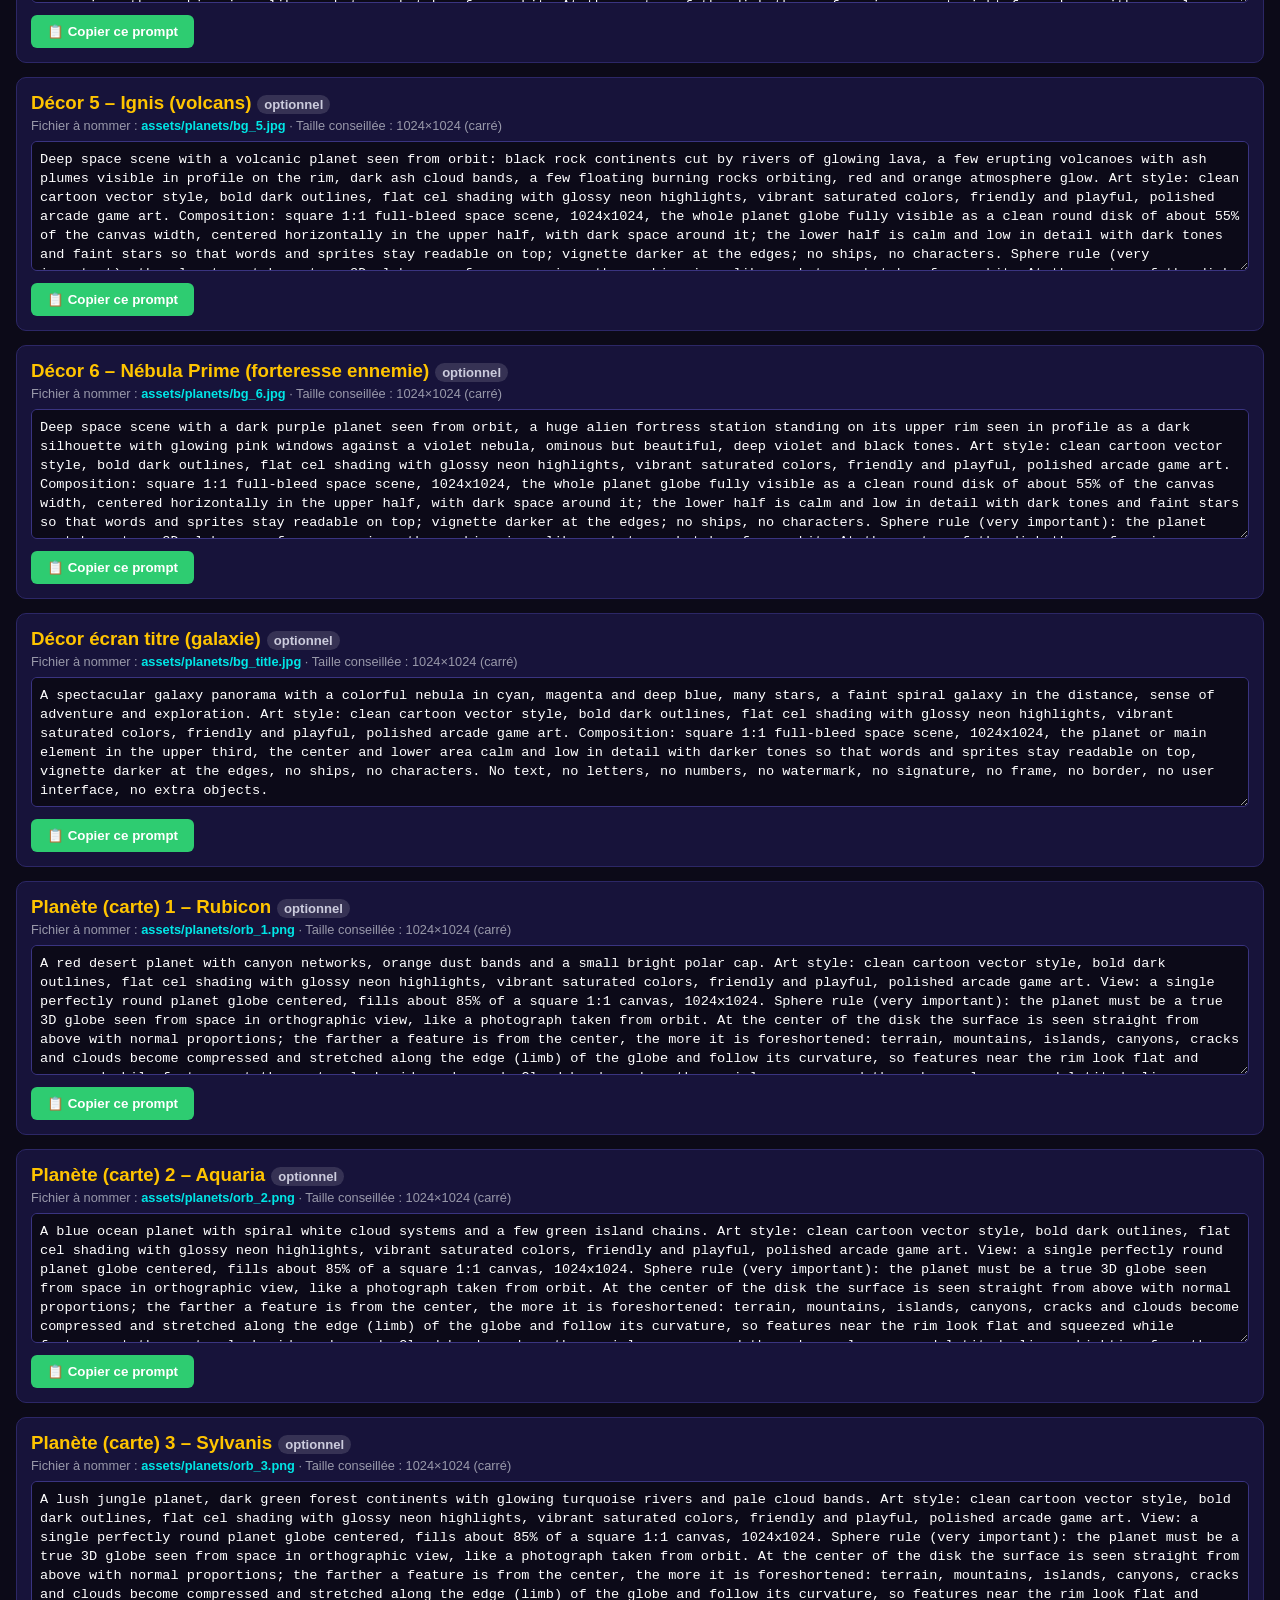
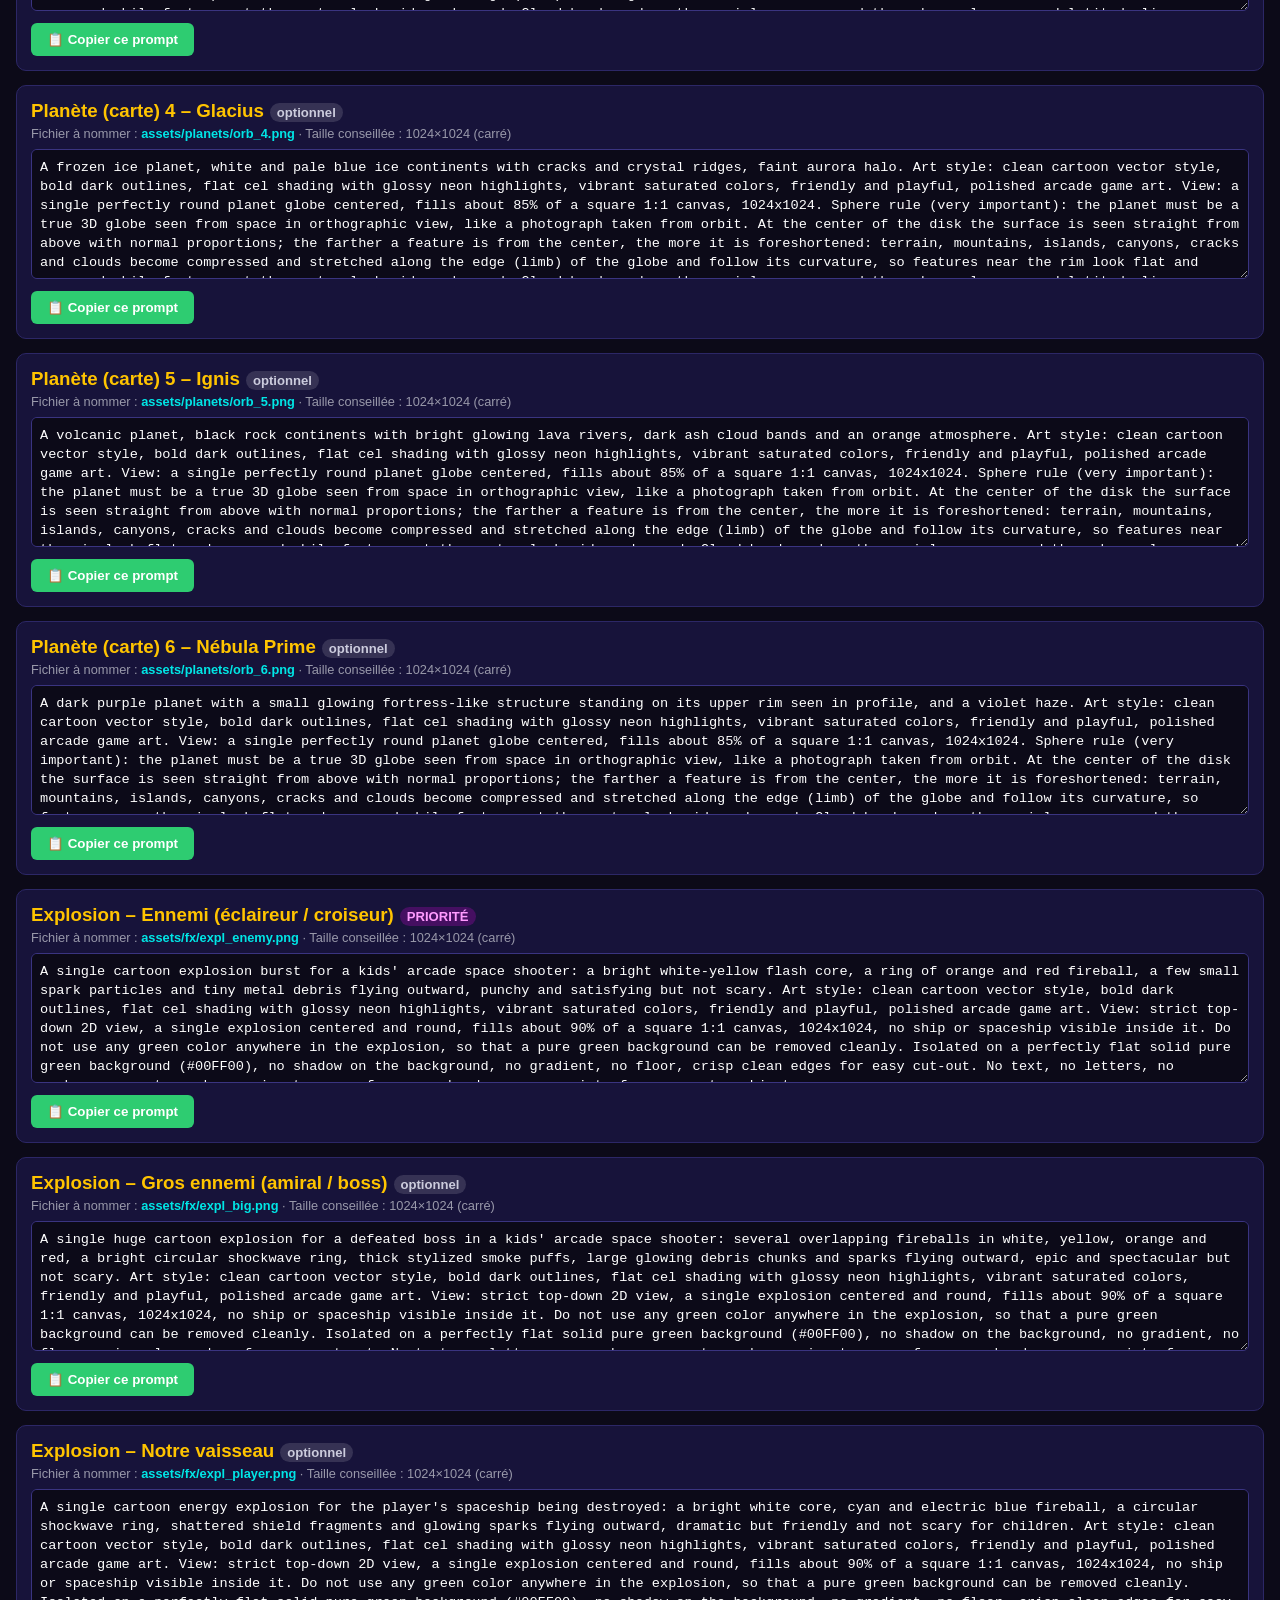
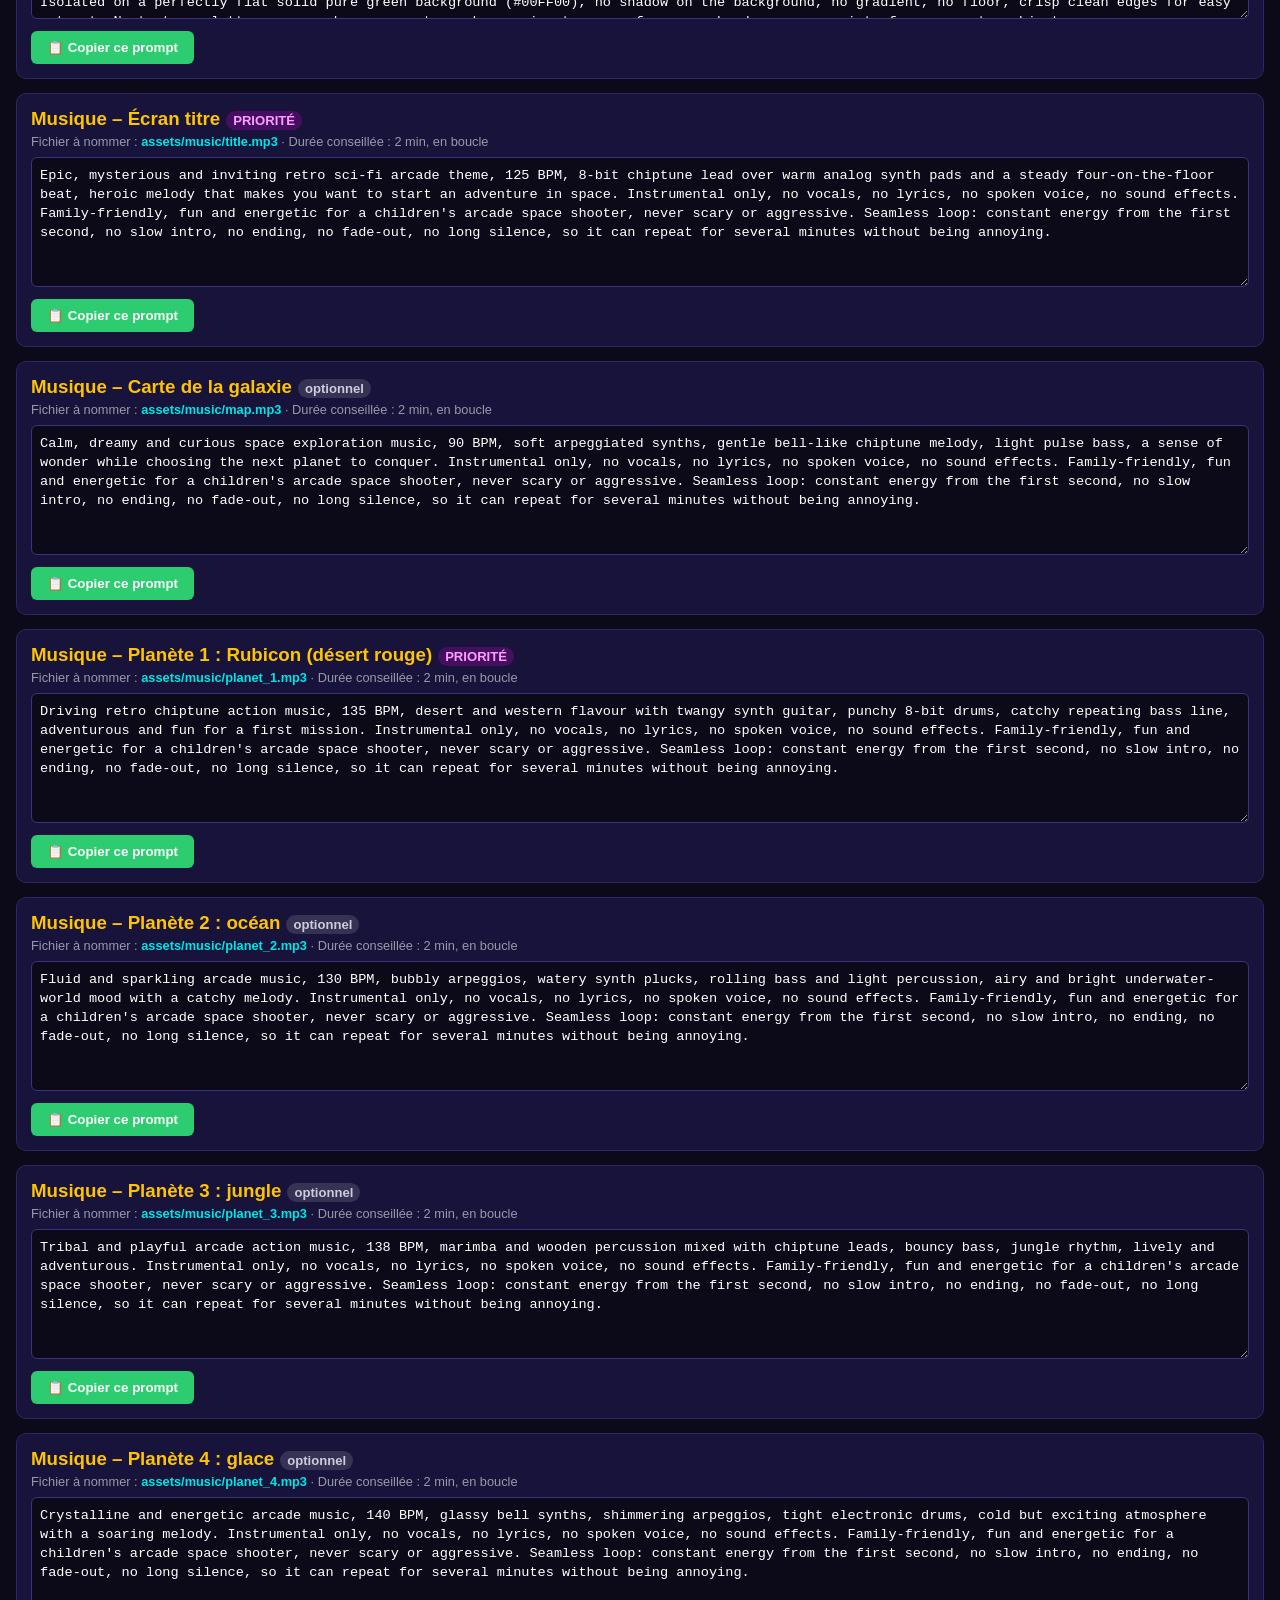
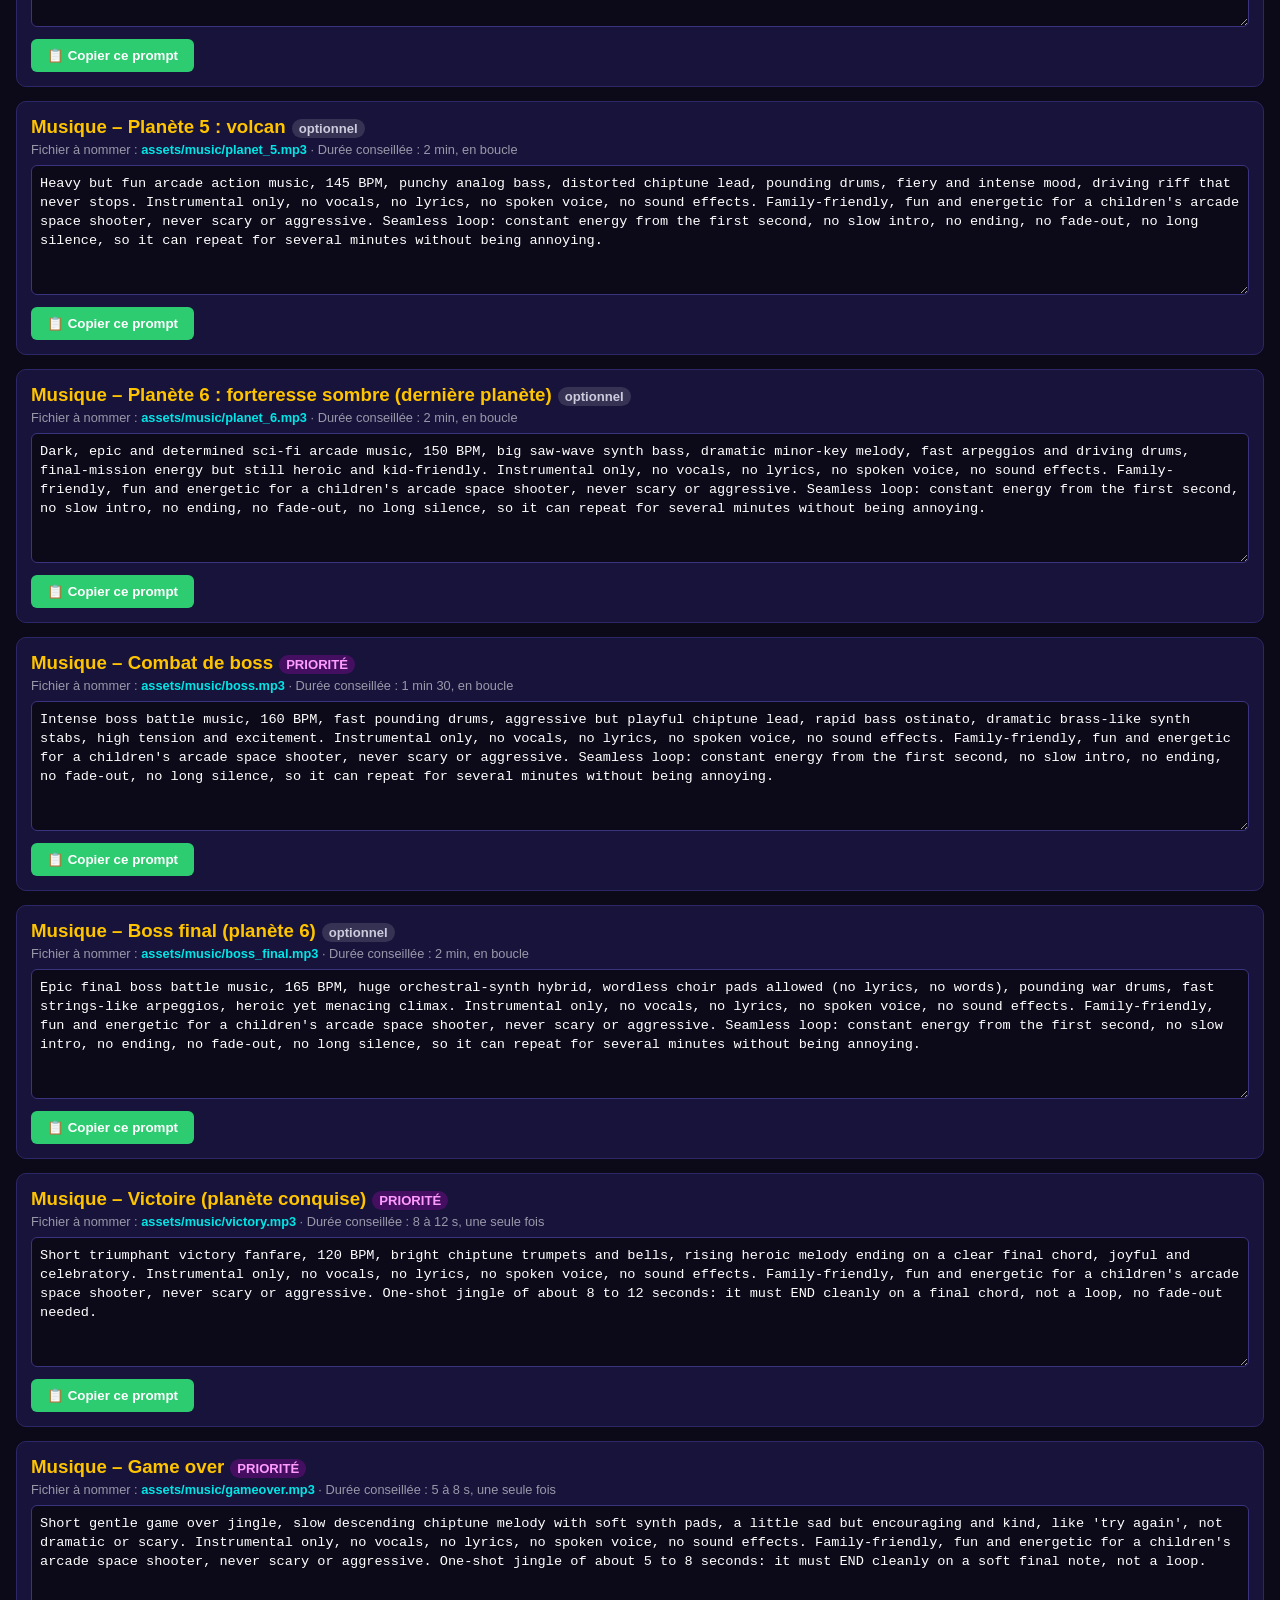
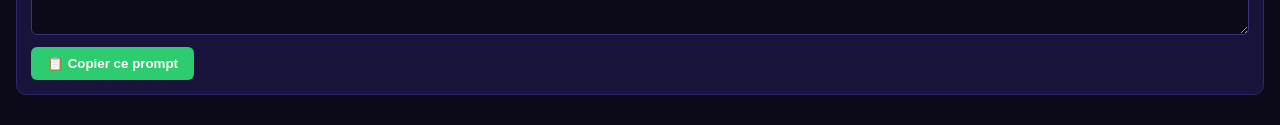
==== commit e237f03b: "Add files via upload" ====
--- a/prompt-generator.html
+++ b/prompt-generator.html
@@ -66,6 +66,7 @@
     <li><b>Version minimale pour démarrer vite</b> : les prompts marqués <span class="tag must">PRIORITÉ</span> (vaisseau niveau 1, 3 ennemis, 1 boss, 1 décor). Le jeu fonctionne déjà sans aucune image (décors de secours dessinés par le code) et prend chaque image dès que tu la déposes dans le bon dossier avec le <b>bon nom de fichier</b>.</li>
     <li>Génère toute la série dans <b>la même conversation / session</b> de ton outil d'images pour garder une cohérence de style. Pour l'évolution du vaisseau, joins l'image du niveau précédent comme référence si l'outil le permet.</li>
     <li>Le vaisseau et les ennemis sont demandés dans <b>une seule teinte</b> (cyan pour toi, magenta/violet pour les ennemis) : le jeu change la couleur par rotation de teinte, c'est ce qui permet la recoloration et de varier les ennemis par planète.</li>
+    <li><b>Musiques</b> : à générer avec Suno ou Udio (gratuit avec limites) en <b>mode instrumental</b>, titre libre. Exporte en <b>MP3</b>, nomme le fichier comme indiqué et dépose-le dans <code>assets/music/</code>. Un fichier manquant = silence, le jeu marche quand même. Les 5 « priorité » suffisent pour commencer.</li>
     <li>Les prompts sont en <b>anglais</b> (meilleurs résultats). Si tu préfères en français, dis-le-moi et je te les traduis.</li>
   </ul>
 </div>
@@ -159,16 +160,41 @@
  {cat:"fx", file:"assets/fx/expl_big.png", label:"Explosion – Gros ennemi (amiral / boss)",
   subj:"A single huge cartoon explosion for a defeated boss in a kids' arcade space shooter: several overlapping fireballs in white, yellow, orange and red, a bright circular shockwave ring, thick stylized smoke puffs, large glowing debris chunks and sparks flying outward, epic and spectacular but not scary.", extra:FXVIEW},
  {cat:"fx", file:"assets/fx/expl_player.png", label:"Explosion – Notre vaisseau",
-  subj:"A single cartoon energy explosion for the player's spaceship being destroyed: a bright white core, cyan and electric blue fireball, a circular shockwave ring, shattered shield fragments and glowing sparks flying outward, dramatic but friendly and not scary for children.", extra:FXVIEW}
+  subj:"A single cartoon energy explosion for the player's spaceship being destroyed: a bright white core, cyan and electric blue fireball, a circular shockwave ring, shattered shield fragments and glowing sparks flying outward, dramatic but friendly and not scary for children.", extra:FXVIEW},
+ {cat:"music", file:"assets/music/title.mp3", must:true, dur:"2 min, en boucle", label:"Musique – Écran titre",
+  subj:"Epic, mysterious and inviting retro sci-fi arcade theme, 125 BPM, 8-bit chiptune lead over warm analog synth pads and a steady four-on-the-floor beat, heroic melody that makes you want to start an adventure in space.", extra:"Instrumental only, no vocals, no lyrics, no spoken voice, no sound effects. Family-friendly, fun and energetic for a children's arcade space shooter, never scary or aggressive. Seamless loop: constant energy from the first second, no slow intro, no ending, no fade-out, no long silence, so it can repeat for several minutes without being annoying."},
+ {cat:"music", file:"assets/music/map.mp3", must:false, dur:"2 min, en boucle", label:"Musique – Carte de la galaxie",
+  subj:"Calm, dreamy and curious space exploration music, 90 BPM, soft arpeggiated synths, gentle bell-like chiptune melody, light pulse bass, a sense of wonder while choosing the next planet to conquer.", extra:"Instrumental only, no vocals, no lyrics, no spoken voice, no sound effects. Family-friendly, fun and energetic for a children's arcade space shooter, never scary or aggressive. Seamless loop: constant energy from the first second, no slow intro, no ending, no fade-out, no long silence, so it can repeat for several minutes without being annoying."},
+ {cat:"music", file:"assets/music/planet_1.mp3", must:true, dur:"2 min, en boucle", label:"Musique – Planète 1 : Rubicon (désert rouge)",
+  subj:"Driving retro chiptune action music, 135 BPM, desert and western flavour with twangy synth guitar, punchy 8-bit drums, catchy repeating bass line, adventurous and fun for a first mission.", extra:"Instrumental only, no vocals, no lyrics, no spoken voice, no sound effects. Family-friendly, fun and energetic for a children's arcade space shooter, never scary or aggressive. Seamless loop: constant energy from the first second, no slow intro, no ending, no fade-out, no long silence, so it can repeat for several minutes without being annoying."},
+ {cat:"music", file:"assets/music/planet_2.mp3", must:false, dur:"2 min, en boucle", label:"Musique – Planète 2 : océan",
+  subj:"Fluid and sparkling arcade music, 130 BPM, bubbly arpeggios, watery synth plucks, rolling bass and light percussion, airy and bright underwater-world mood with a catchy melody.", extra:"Instrumental only, no vocals, no lyrics, no spoken voice, no sound effects. Family-friendly, fun and energetic for a children's arcade space shooter, never scary or aggressive. Seamless loop: constant energy from the first second, no slow intro, no ending, no fade-out, no long silence, so it can repeat for several minutes without being annoying."},
+ {cat:"music", file:"assets/music/planet_3.mp3", must:false, dur:"2 min, en boucle", label:"Musique – Planète 3 : jungle",
+  subj:"Tribal and playful arcade action music, 138 BPM, marimba and wooden percussion mixed with chiptune leads, bouncy bass, jungle rhythm, lively and adventurous.", extra:"Instrumental only, no vocals, no lyrics, no spoken voice, no sound effects. Family-friendly, fun and energetic for a children's arcade space shooter, never scary or aggressive. Seamless loop: constant energy from the first second, no slow intro, no ending, no fade-out, no long silence, so it can repeat for several minutes without being annoying."},
+ {cat:"music", file:"assets/music/planet_4.mp3", must:false, dur:"2 min, en boucle", label:"Musique – Planète 4 : glace",
+  subj:"Crystalline and energetic arcade music, 140 BPM, glassy bell synths, shimmering arpeggios, tight electronic drums, cold but exciting atmosphere with a soaring melody.", extra:"Instrumental only, no vocals, no lyrics, no spoken voice, no sound effects. Family-friendly, fun and energetic for a children's arcade space shooter, never scary or aggressive. Seamless loop: constant energy from the first second, no slow intro, no ending, no fade-out, no long silence, so it can repeat for several minutes without being annoying."},
+ {cat:"music", file:"assets/music/planet_5.mp3", must:false, dur:"2 min, en boucle", label:"Musique – Planète 5 : volcan",
+  subj:"Heavy but fun arcade action music, 145 BPM, punchy analog bass, distorted chiptune lead, pounding drums, fiery and intense mood, driving riff that never stops.", extra:"Instrumental only, no vocals, no lyrics, no spoken voice, no sound effects. Family-friendly, fun and energetic for a children's arcade space shooter, never scary or aggressive. Seamless loop: constant energy from the first second, no slow intro, no ending, no fade-out, no long silence, so it can repeat for several minutes without being annoying."},
+ {cat:"music", file:"assets/music/planet_6.mp3", must:false, dur:"2 min, en boucle", label:"Musique – Planète 6 : forteresse sombre (dernière planète)",
+  subj:"Dark, epic and determined sci-fi arcade music, 150 BPM, big saw-wave synth bass, dramatic minor-key melody, fast arpeggios and driving drums, final-mission energy but still heroic and kid-friendly.", extra:"Instrumental only, no vocals, no lyrics, no spoken voice, no sound effects. Family-friendly, fun and energetic for a children's arcade space shooter, never scary or aggressive. Seamless loop: constant energy from the first second, no slow intro, no ending, no fade-out, no long silence, so it can repeat for several minutes without being annoying."},
+ {cat:"music", file:"assets/music/boss.mp3", must:true, dur:"1 min 30, en boucle", label:"Musique – Combat de boss",
+  subj:"Intense boss battle music, 160 BPM, fast pounding drums, aggressive but playful chiptune lead, rapid bass ostinato, dramatic brass-like synth stabs, high tension and excitement.", extra:"Instrumental only, no vocals, no lyrics, no spoken voice, no sound effects. Family-friendly, fun and energetic for a children's arcade space shooter, never scary or aggressive. Seamless loop: constant energy from the first second, no slow intro, no ending, no fade-out, no long silence, so it can repeat for several minutes without being annoying."},
+ {cat:"music", file:"assets/music/boss_final.mp3", must:false, dur:"2 min, en boucle", label:"Musique – Boss final (planète 6)",
+  subj:"Epic final boss battle music, 165 BPM, huge orchestral-synth hybrid, wordless choir pads allowed (no lyrics, no words), pounding war drums, fast strings-like arpeggios, heroic yet menacing climax.", extra:"Instrumental only, no vocals, no lyrics, no spoken voice, no sound effects. Family-friendly, fun and energetic for a children's arcade space shooter, never scary or aggressive. Seamless loop: constant energy from the first second, no slow intro, no ending, no fade-out, no long silence, so it can repeat for several minutes without being annoying."},
+ {cat:"music", file:"assets/music/victory.mp3", must:true, dur:"8 à 12 s, une seule fois", label:"Musique – Victoire (planète conquise)",
+  subj:"Short triumphant victory fanfare, 120 BPM, bright chiptune trumpets and bells, rising heroic melody ending on a clear final chord, joyful and celebratory.", extra:"Instrumental only, no vocals, no lyrics, no spoken voice, no sound effects. Family-friendly, fun and energetic for a children's arcade space shooter, never scary or aggressive. One-shot jingle of about 8 to 12 seconds: it must END cleanly on a final chord, not a loop, no fade-out needed."},
+ {cat:"music", file:"assets/music/gameover.mp3", must:true, dur:"5 à 8 s, une seule fois", label:"Musique – Game over",
+  subj:"Short gentle game over jingle, slow descending chiptune melody with soft synth pads, a little sad but encouraging and kind, like 'try again', not dramatic or scary.", extra:"Instrumental only, no vocals, no lyrics, no spoken voice, no sound effects. Family-friendly, fun and energetic for a children's arcade space shooter, never scary or aggressive. One-shot jingle of about 5 to 8 seconds: it must END cleanly on a soft final note, not a loop."}
 ];
 
-const CATS = {all:"Tout (28)", ship:"Vaisseau joueur (5)", enemy:"Flotte ennemie (3)", boss:"Boss (4)", bg:"Décors (7)", orb:"Planètes de la carte (6)", fx:"Explosions (3)", must:"⭐ Priorité (10)"};
+const CATS = {all:"Tout (40)", ship:"Vaisseau joueur (5)", enemy:"Flotte ennemie (3)", boss:"Boss (4)", bg:"Décors (7)", orb:"Planètes de la carte (6)", fx:"Explosions (3)", music:"🎵 Musiques (12)", must:"⭐ Priorité (15)"};
 let currentCat = "all";
 
 function buildPrompt(it){
   const sel = document.getElementById('style').value;
   const style = sel==='custom' ? (document.getElementById('customStyle').value.trim() || STYLES.cartoon) : STYLES[sel];
   const bgmode = document.getElementById('bgmode').value;
+  if (it.cat==='music') return [it.subj, it.extra].join(" ");   // musique : prompt complet, sans style d'image
   const parts = [it.subj, "Art style: " + style + ".", it.extra];
   if (!it.bgFull) parts.push(BG[bgmode]);
   parts.push(NEG);
@@ -192,11 +218,11 @@
   const list = document.getElementById('list');
   list.innerHTML = '';
   visibleItems().forEach((it, i) => {
-    const size = it.cat==='boss' ? '1536×1152 (4:3)' : '1024×1024 (carré)';
+    const size = it.cat==='music' ? 'Durée conseillée : '+it.dur : 'Taille conseillée : '+(it.cat==='boss' ? '1536×1152 (4:3)' : '1024×1024 (carré)');
     const card = document.createElement('div');
     card.className = 'card';
     card.innerHTML = `<h3>${it.label}<span class="tag ${it.must?'must':'opt'}">${it.must?'PRIORITÉ':'optionnel'}</span></h3>
-      <div class="meta">Fichier à nommer : <b>${it.file}</b> · Taille conseillée : ${size}</div>
+      <div class="meta">Fichier à nommer : <b>${it.file}</b> · ${size}</div>
       <textarea readonly></textarea>
       <button class="copy">📋 Copier ce prompt</button>`;
     const ta = card.querySelector('textarea');
